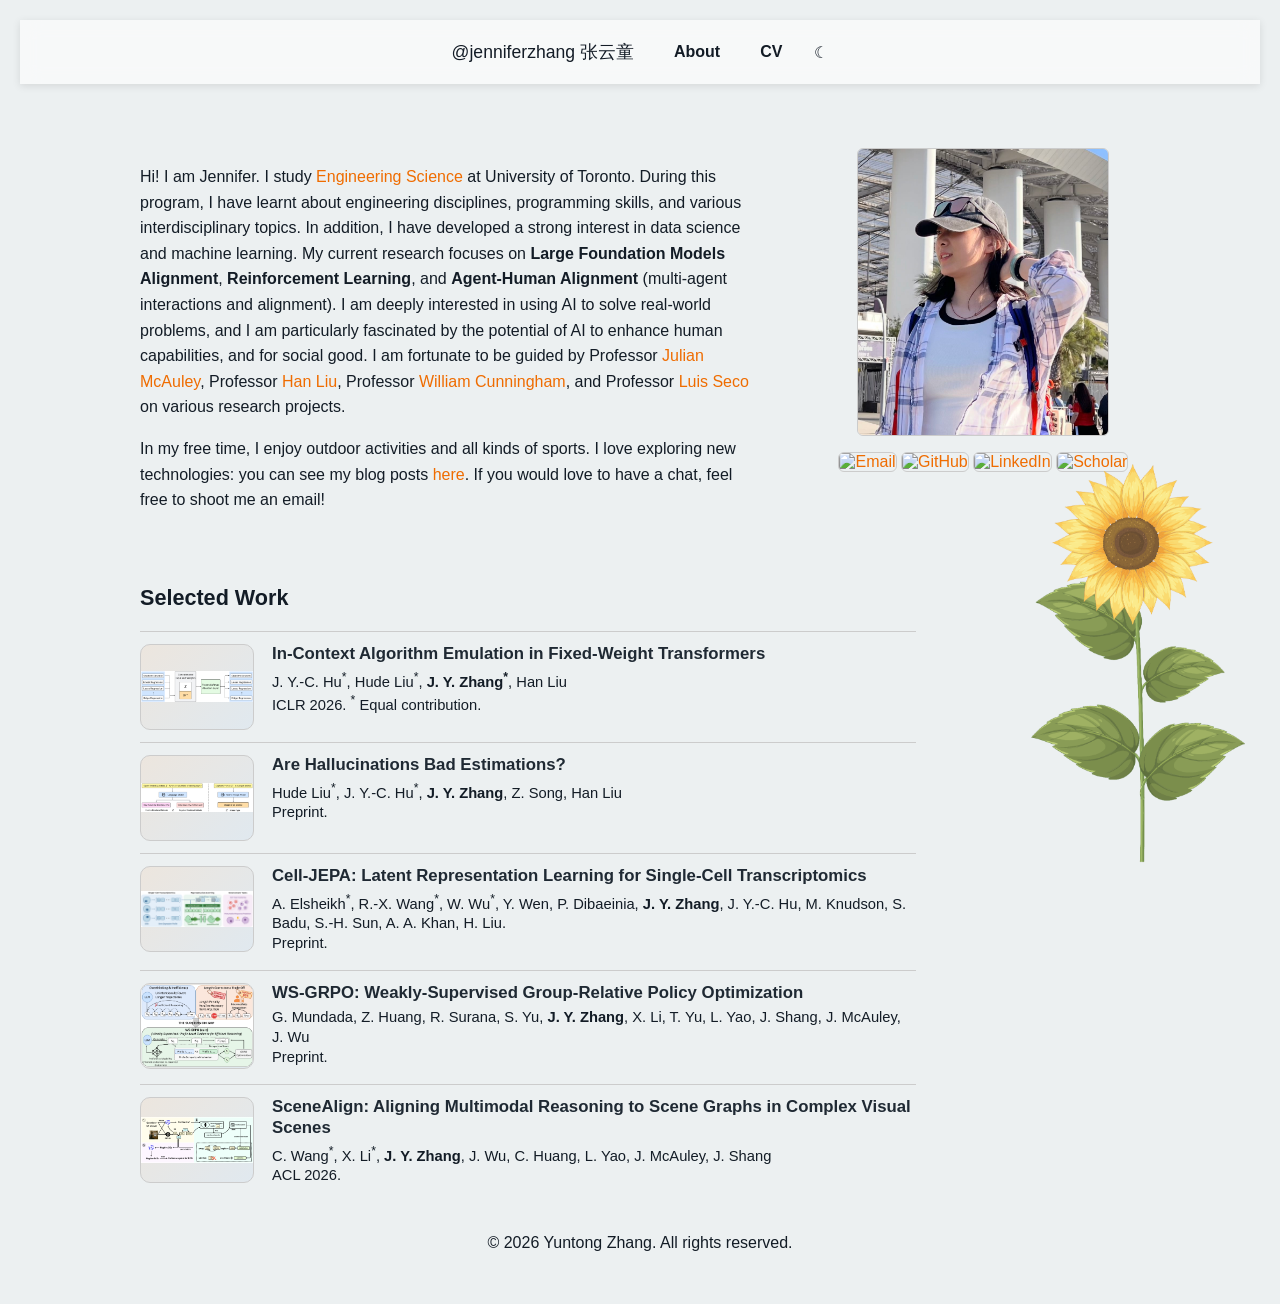
==== index.html @ 1e386ef4 "mini change" ====
<!DOCTYPE html>
<html lang="en">    

<head>
    <meta charset="UTF-8">
    <meta name="viewport" content="width=device-width, initial-scale=1.0">
    <link rel="stylesheet" href="styles.css">
    <script src="script.js" defer></script>
</head>

<body>
    <header>
        <nav class="nav">
            <div class="logo">
                <a href="#about" data-link>@jenniferzhang 张云童</a>
            </div>
            <button class="nav-toggle" aria-label="Toggle navigation">☰</button>
            <div class="nav-links">
                <a href="#about" data-link>About</a>
                <a href="#cv" data-link>CV</a>
                <button id="dark-mode-toggle" aria-label="Toggle dark mode">&#9790;</button>
            </div>
        </nav>
    </header>

    <main>
        <section id="about">
            <div class="about-header">
                <div class="about-text">
                    <p>Hi! I am Jennifer. I study
                        <a href="https://engsci.utoronto.ca/" target="_blank">Engineering Science</a> at University of Toronto. 
                        During this program, I have learnt about engineering disciplines, programming skills, and various interdisciplinary topics.
                        In addition, I have developed a strong interest in data science and machine learning.
                        My current research focuses on <b>Large Foundation Models Alignment</b>, <b>Reinforcement Learning</b>, and <b>Agent-Human Alignment</b> (multi-agent interactions and alignment).
                        I am deeply interested in using AI to solve real-world problems, and I am particularly fascinated by the potential of AI to enhance human capabilities, and for social good.
                        I am fortunate to be guided by Professor <a href="https://cseweb.ucsd.edu/~jmcauley/" target="_blank">Julian McAuley</a>, Professor <a href="https://www.mccormick.northwestern.edu/research-faculty/directory/profiles/liu-han.html" target="_blank">Han Liu</a>, 
                        Professor <a href="https://vectorinstitute.ai/team/william-cunningham/">William Cunningham</a>, and Professor <a href="https://seco.risklab.ca/">Luis Seco</a> on various research projects.
                    </p>
                    <p>In my free time, I enjoy outdoor activities and all kinds of sports. I love exploring new technologies: you can see my blog posts <a href="https://medium.com/@jennifer.ytzhang">here</a>. If you would love to have a chat, feel free to shoot me an email! </p>
                </div>
                <div class="about-image">
                    <img src="./assets/jennifer.jpg" alt="Jennifer Zhang" />

                    <div class="icons">
                        <a href="mailto:jenniferyt.zhang@mail.utoronto.ca" target="_blank" aria-label="Email">
                            <img src="https://cdn.jsdelivr.net/gh/simple-icons/simple-icons/icons/gmail.svg" alt="Email" />
                        </a>
                        <a href="https://github.com/JEN6YT" target="_blank" aria-label="GitHub">
                            <img src="https://cdn.jsdelivr.net/gh/simple-icons/simple-icons/icons/github.svg" alt="GitHub" />
                        </a>
                        <a href="https://www.linkedin.com/in/jennifer-yuntong-zhang-a9225b21b/" target="_blank" aria-label="LinkedIn">
                            <img src="https://cdn.jsdelivr.net/gh/simple-icons/simple-icons/icons/linkedin.svg" alt="LinkedIn" />
                        </a>
                        <a href="https://scholar.google.com/citations?user=1GrCDH8AAAAJ&hl=en" target="_blank" aria-label="Scholar">
                            <img src="https://cdn.jsdelivr.net/gh/simple-icons/simple-icons/icons/googlescholar.svg" alt="Scholar" />
                        </a>
                    </div>
                </div>
            </div>
            <div class="selected-work">
                <h2>Selected Work</h2>

                <div class="project-entry">
                    <img class="project-thumb" src="assets/icl.png" alt="" />
                    <div class="project-body">
                        <h3><a href="https://arxiv.org/abs/2508.17550">In-Context Algorithm Emulation in Fixed-Weight Transformers</a></h3>
                        <div class="project-callout">
                            <p class="callout-authors">
                                J. Y.-C. Hu<sup class="big-star">*</sup>, Hude Liu<sup class="big-star">*</sup>, <strong>J. Y. Zhang<sup class="big-star">*</sup></strong>, Han Liu<br>
                                ICLR 2026.
                                <sup class="big-star">*</sup> Equal contribution.
                            </p>
                        </div>
                    </div>
                </div>

                <div class="project-entry">
                    <img class="project-thumb" src="assets/hallu.png" alt="" />
                    <div class="project-body">
                        <h3><a href="https://www.arxiv.org/abs/2509.21473">Are Hallucinations Bad Estimations?</a></h3>
                        <div class="project-callout">
                            <p class="callout-authors">
                                Hude Liu<sup class="big-star">*</sup>, J. Y.-C. Hu<sup class="big-star">*</sup>, <strong>J. Y. Zhang</strong>, Z. Song, Han Liu<br>
                                Preprint.
                            </p>
                        </div>
                    </div>
                </div>

                <div class="project-entry">
                    <img class="project-thumb" src="assets/cell-jepa.png" alt="" />
                    <div class="project-body">
                        <h3><a href="https://arxiv.org/abs/2602.02093">Cell-JEPA: Latent Representation Learning for Single-Cell Transcriptomics</a></h3>
                        <div class="project-callout">
                            <p class="callout-authors">
                                A. Elsheikh<sup class="big-star">*</sup>, R.-X. Wang<sup class="big-star">*</sup>, W. Wu<sup class="big-star">*</sup>, Y. Wen, P. Dibaeinia, <strong>J. Y. Zhang</strong>, J. Y.-C. Hu, M. Knudson, S. Badu, S.-H. Sun, A. A. Khan, H. Liu. <br>
                                Preprint.
                            </p>
                        </div>
                    </div>
                </div>

                <div class="project-entry">
                    <img class="project-thumb" src="assets/ws-grpo.png" alt="" />
                    <div class="project-body">
                        <h3><a href="https://arxiv.org/abs/2602.17025">WS-GRPO: Weakly-Supervised Group-Relative Policy Optimization</a></h3>
                        <div class="project-callout">
                            <p class="callout-authors">
                                G. Mundada, Z. Huang, R. Surana, S. Yu, <strong>J. Y. Zhang</strong>, X. Li, T. Yu, L. Yao, J. Shang, J. McAuley, J. Wu<br>
                                Preprint.
                            </p>
                        </div>
                    </div>
                </div>

                <div class="project-entry">
                    <img class="project-thumb" src="assets/scenealign.png" alt="" />
                    <div class="project-body">
                        <h3><a href="https://arxiv.org/abs/2601.05600">SceneAlign: Aligning Multimodal Reasoning to Scene Graphs in Complex Visual Scenes</a></h3>
                        <div class="project-callout">
                            <p class="callout-authors">
                                C. Wang<sup class="big-star">*</sup>, X. Li<sup class="big-star">*</sup>, <strong>J. Y. Zhang</strong>, J. Wu, C. Huang, L. Yao, J. McAuley, J. Shang<br>
                                ACL 2026.
                            </p>
                        </div>
                    </div>
                </div>

                <!-- <div class="project-entry">
                    <img class="project-thumb" src="assets/project-placeholder.svg" alt="" />
                    <div class="project-body">
                        <h3>From Verifiable Rewards to Policy Learning: A Survey of Reinforcement Learning from Verifiable Rewards</h3>
                        <div class="project-callout">
                            <p class="callout-authors">
                                G. Mundada, R. Surana, S. Yu, <strong>J. Y. Zhang</strong>, Z. Huang, Y. Xiong, X. Li, Y. Xia, R. Jain, C. Huang, N. L. Kuang, T. Yu, R. A. Rossi, D. Zhou, L. Yao, J. Shang, J. McAuley, J. Wu<br>
                                In submission to ACL 2026.
                            </p>
                        </div>
                        <details class="project-abstract" data-collapsed>
                            <summary class="abstract-toggle">Read More</summary>
                            <div class="abstract-box">
                                <p>Reinforcement Learning from Verifiable Rewards (RLVR) trains language model policies using feedback from verifiers such as exact-match checkers, execution-based tests, or constraint validators.
                                    Despite its success across mathematical reasoning, code generation, and instruction following, the RLVR literature still lacks unified terminology and systematic organization.
                                    This survey provides the first comprehensive systematization of RLVR methods. We formalize theoretical foundations and introduce three orthogonal taxonomies:
                                    (1) <em>when</em> verification is applied (terminal, step-level, trajectory-level); (2) <em>how</em> rewards are computed (human ground truth, model judges, programmatic oracles, environment feedback); and (3) <em>which</em> policy-learning (on-policy, hybrid). By establishing comprehensive taxonomies and consolidating evaluation resources, this survey provides a foundation for systematic comparison, informed method selection, and identification of open challenges in RLVR research.
                                </p>
                            </div>
                        </details>
                    </div>
                </div> -->
                
            </div>
            <img src="assets/sunflower.png" alt="Sunflower" class="decorative-image" />
        </section>

        <section id="cv">
            <div class="cv-wrapper">
                <!-- Sidebar navigation -->
                <nav class="sidebar">
                    <ul>
                        <li><a href="#basics">Basics</a></li>
                        <li><a href="#education">Education</a></li>
                        <li><a href="#work">Work</a></li>
                        <li><a href="#skills">Skills</a></li>
                        <li><a href="#interest">Interests</a></li>
                    </ul>
                </nav>
            
                <!-- CV Content -->
                <div class="cv-content">
                    <!-- Basics -->
                    <section id="basics" class="card">
                        <h2>Basics</h2>
                        <p><strong>Name:</strong> Yuntong (Jennifer) Zhang</p>
                        <p><strong>Label:</strong> 4th year Undergrad in Engineering Science at University of Toronto</p>
                        <p><strong>Email:</strong> 
                            <a href="mailto:jenniferyt.zhang@mail.utoronto.ca">jenniferyt.zhang@mail.utoronto.ca</a>
                        </p>
                        <p><strong>Summary:</strong> Interested in foundation models, RL, AI for society.</p>
                    </section>
            
                    <!-- Education -->
                    <section id="education" class="card">
                        <h2>Education</h2>
                        <div class="edu-item">
                            <div class="dates">
                                <span class="date-range">2021 - 2026</span>
                                <img src="assets/uoft.png" alt="UT" class="school-logo">
                            </div>
                            <div class="details">
                                <h3>BASc in Engineering Science</h3>
                                <p class="institution">University of Toronto</p>
                                <p class="desc">Graduated with High Distinction.</p>
                            </div>
                        </div>
                    </section>
            
                    <!-- Work -->
                    <section id="work" class="card">
                        <h2>Work</h2>
                        <div class="work-item">
                            <div class="dates">
                                <span class="date-range">Sep 2024 - May 2025</span>
                                <img src="assets/otpp.png" alt="Ontario Teachers' Pension Plan" class="company-logo">
                            </div>
                            <div class="details">
                                <h3>Total Fund Risk Analyst Intern</h3>
                                <p class="company">Ontario Teachers' Pension Plan</p>
                                <ul>
                                    <li>Developed novel statistical algorithms for financial risk calculations such as VaR and Expected Tail Loss.</li>
                                    <li>Researched and implemented LLM multi-agent systems for chatbot Question-Answering with in-house large financial datasets.</li>
                                    <li>Enhanced and maintained current risk calculation pipeline including data extraction, risk scenario generation, risk calculation, and risk
                                        dash-boarding.</li>
                                </ul>
                                <p class="skills">#Langchain, #Python, #SQL, #julia, #Csharp, #flask</p>
                            </div>
                        </div>
                        <hr/>
                        <div class="work-item">
                            <div class="dates">
                                <span class="date-range">May 2024 - Aug 2024</span>
                                <img src="assets/eqbank.png" alt="EQB" class="company-logo">
                            </div>
                            <div class="details">
                                <h3>Business Analyst Intern</h3>
                                <p class="company">EQ Bank</p>
                                <ul>
                                    <li>Conducted comprehensive analysis of the bank's financial reconciliation process, identifying key bottlenecks 
                                        and inefficiencies.</li>
                                    <li>Developed an automated reconciliation system for financial reporting, streamlining the workflow and reducing manual
                                        errors.</li>
                                    <li>Designed and implemented an ETL pipeline for financial data, improving data consistency and reducing data redundancy by 30%.</li>
                                </ul>
                                <p class="skills">#Python, #SQL, #Tableau, #VBA, #Excel</p>
                            </div>
                        </div>
                        <hr/>
                        <div class="work-item">
                            <div class="dates">
                                <span class="date-range">May 2023 - Dec 2023</span>
                                <img src="assets/nrc_cnrc.png" alt="nrc_cnrc" class="company-logo">
                            </div>
                            <div class="details">
                                <h3>Data Engineering Intern</h3>
                                <p class="company">National Reserach Council</p>
                                <ul>
                                    <li>Processed and analyzed large-scale geographical data to investigate factors contributing
                                        to fire incidents along railroads.</li>
                                    <li>Developed and compared machine learning models to predict active fire locations, achieving an accuracy of 89%.</li>
                                    <li>Created an interactive Tableau dashboard to visualize predicted high-risk fire areas along railroad routes, providing actionable
                                        insights for preventive measures.</li>
                                    <li>Collaborated with a cross-functional team to integrate machine learning models into the existing data pipeline, enhancing the overall
                                        efficiency of the data processing workflow.</li>
                                </ul>
                                <p class="skills">#scikit-learn, #Optuna, #geopandas, #Python, #Csharp, #Tableau, #SQL</p>
                            </div>
                        </div>
                    </section>
            
                    <!-- Skills -->
                    <section id="skills" class="card">
                        <div class="skills-container">
                            <div class="skills-content">
                                <h2>Skills</h2>
                                <ul class="skill-list">
                                    <li><strong>Programming:</strong> Python, SQL, C, C++, Julia, HTML, CSS, JavaScript</li>
                                    <li><strong>Deep Learning Programming:</strong> PyTorch, JAX</li>
                                    <li><strong>Machine Learning:</strong>
                                    <ul class="ml-list">
                                        <li>Deep Neural Networks</li>
                                        <li>Computer Vision</li>
                                        <li>Reinforcement Learning</li>
                                        <li>Self-supervised Learning</li>
                                        <li>Representation Learning</li>
                                        <li>Foundation Models</li>
                                    </ul>
                                    </li>
                                </ul>
                            </div>
                        
                            <!-- this empty div will get the image via JS -->
                            <div class="skills-image" id="skills-image">
                                <img src="assets/kugisaki.png" alt="Skills Image" class="skills-illustration"/>
                            </div>
                        </div>
                    </section>

                    <!-- Interests -->
                    <section id="interest" class="card">
                        <h2>Interests</h2>
                        <ul class="interest-list">
                            <li>Visual Reasoning of Large Foundation Models</li>
                            <li>Reinforcement Learning</li>
                            <li>AI Alignment</li>
                            <li>AI and Society</li>
                        </ul>
                    </section>
                </div>
            </div>
            
        </section>
    </main>

    <footer>
        <p>&copy; <span id="year"></span> Yuntong Zhang. All rights reserved.</p>
    </footer>


</body>

</html>
---- styles.css ----
/* ── Base Styles (Mobile First) ─────────────────────────────────────────── */
:root {
  --background-color: #ecf0f1;
  --text-color: #131c26;
  --accent-color: #ef6c00;
  --font-family: 'Arial', sans-serif;
  --icon-color: #000;
  --icon-filter: none;
  --border-color: #ccc;
}

#dark-mode-toggle {
  background: none;
  border: none;
  cursor: pointer;
  font-size: 1rem;
  color: var(--text-color);
  padding: 0;
  transition: color 0.3s;
}

body {
  background-color: var(--background-color);
  color: var(--text-color);
  font-family: var(--font-family);
  accent-color: var(--accent-color);
  margin: 0;
  padding: 20px;
}

body.dark-mode {
  --background-color: #131c26;
  --text-color: #ecf0f1;
  --accent-color: #ef6c00;
  --icon-color: #fff;
  --icon-filter: brightness(0) invert(1);
  --border-color: #444;
}

header {
  position: sticky;
  top: 0;
  z-index: 1000;
  height: 4rem;
  background: rgba(255,255,255,0.6);
  backdrop-filter: blur(10px);
  -webkit-backdrop-filter: blur(10px);
  box-shadow: 0 2px 8px rgba(0,0,0,0.1);
  transition: background 0.3s, box-shadow 0.3s;
  display: flex;
  align-items: center;
}

a {
  text-decoration: none;
  color: var(--accent-color);
}
a:hover, a:focus, a:active {
  color: var(--accent-color);
  text-decoration: underline;
}

/* Navigation - Mobile First */
.nav {
  max-width: 800px;
  margin: 0 auto;
  padding: 0 1rem;
  display: flex;
  align-items: center;
  justify-content: space-between;
  height: 100%;
  position: relative;
}

/* Mobile hamburger menu */
.nav-toggle {
  display: block;
  background: none;
  border: none;
  font-size: 1.5rem;
  color: var(--text-color);
  cursor: pointer;
  padding: 0.5rem;
  z-index: 1001;
}

.nav-links {
  position: fixed;
  top: 4rem;
  left: 0;
  right: 0;
  background: var(--background-color);
  border-bottom: 1px solid var(--border-color);
  padding: 1rem;
  display: none;
  flex-direction: column;
  gap: 1rem;
  z-index: 1000;
  box-shadow: 0 2px 8px rgba(0,0,0,0.1);
}

.nav-links.active {
  display: flex;
}

.nav-links a {
  position: relative;
  font-weight: 600;
  color: var(--text-color);
  padding: 0.75rem;
  border-radius: 4px;
  text-align: center;
  transition: background-color 0.2s;
}

.nav-links a:hover, .nav-links a:focus, .nav-links a:active {
  color: var(--accent-color);
  background: rgba(239, 108, 0, 0.1);
}
.logo a {
  font-weight: 500;
  font-size: 1.1rem;
  color: var(--text-color);
}
.logo a:hover, .logo a:focus, .logo a:active {
  color: var(--accent-color);
}

.logo a::after, .nav-links a::after {
  display: none !important;
}

/* About Section - Mobile First */
#about {
  display: flex;
  flex-direction: column;
  gap: 1.5rem;
  width: min(100%, 1000px);
  margin: 0 auto;
  padding: 1rem;
}

#about .about-header {
  display: flex;
  flex-direction: column;
  align-items: center;
  gap: 1.25rem;
}

.about-text {
  max-width: 70ch;
  line-height: 1.6;
}

.about-image {
  display: flex;
  flex-direction: column;
  align-items: center;
  gap: 1rem;
}

.about-image img {
  width: clamp(150px, 20vw, 250px);
  height: auto;
  border-radius: 6px;
  object-fit: cover;
  border: 1px solid var(--border-color);
}

.about-image .icons img {
  filter: var(--icon-filter);
  transition: filter 0.2s ease;
  width: 24px;
  height: 24px;
}
.about-image .icons img:hover, .about-image .icons img:focus, .about-image .icons img:active {
  filter: var(--icon-filter) drop-shadow(0 0 5px var(--accent-color));
}

#about .decorative-image {
  position: fixed;
  bottom: 1rem;
  right: 1rem;
  width: 150px;
  opacity: 0.8;
  z-index: 9999;
}

.selected-work {
  width: 100%;
  max-width: min(82ch, calc(100% - 4rem));
  margin-top: 2.5rem;
}

.selected-work h2 {
  margin: 0 0 1.25rem;
  font-size: 1.35rem;
  color: var(--text-color);
}

/* ── Publications / Projects (compact with separators) ───────────────────── */
.selected-work .project-entry {
  display: grid;
  grid-template-columns: 112px minmax(0, 1fr);
  gap: 1.25rem;
  padding: 0.75rem 0;
  margin: 0;
  border-top: 1px solid var(--border-color);
  align-items: start;
}

.project-entry:first-child {
  border-top: none;
}

.project-thumb {
  width: 100%;
  aspect-ratio: 4 / 3;
  display: block;
  object-fit: contain;
  object-position: center;
  border: 1px solid var(--border-color);
  border-radius: 10px;
  background: linear-gradient(135deg, rgba(239, 108, 0, 0.08), rgba(85, 146, 215, 0.08));
}

.project-body {
  min-width: 0;
}

/* Title: compact and readable */
.project-entry h3 {
  margin: 0 0 0.25rem;
  font-size: 1.05rem;
  line-height: 1.25;
  color: #1f2933;
  font-weight: 600;
}

.project-entry h3 a {
  color: inherit;
  text-decoration: none;
}

.project-entry h3 a:hover,
.project-entry h3 a:focus,
.project-entry h3 a:active {
  text-decoration: underline;
}

/* Callout block (authors/venue) tightened */
.project-callout {
  margin: 0.25rem 0 0;
  padding: 0;
  background-color: transparent;
}

/* Authors / venue line */
.callout-authors {
  margin: 0.25rem 0 0.25rem;
  color: var(--text-color);
  font-size: 0.92rem;
  line-height: 1.35;
}

/* Buttons row */
.project-actions {
  display: inline-flex;
  gap: 0.4rem;
  flex-wrap: wrap;
  margin-top: 0.35rem;
}

/* Small pill buttons: PDF / Code / Read More */
.project-actions a {
  display: inline-block;
  margin: 0;
  padding: 0.2rem 0.6rem;
  font-size: 0.82rem;
  text-decoration: none;
  color: #fff;
  border-radius: 9999px;
  line-height: 1.4;
  transition: opacity 0.2s ease;
}
.project-actions a:hover { opacity: 0.85; }

.btn_pdf { background: #3b82f6; }  /* blue */
.btn_code { background: #38bdf8; } /* cyan */
.btn_read { background: #6b7280; } /* neutral for 'Read More' */

/* Collapsible abstract */
.project-abstract {
  display: block;
  margin: 0.4rem 0 0.35rem;
  border: 0;
  border-radius: 0;
  background: transparent;
  overflow: hidden;
}

/* Button-like tab */
.abstract-toggle {
  display: inline-flex;
  width: auto;
  align-items: center;
  gap: 0.4rem;
  padding: 0;
  font-weight: 600;
  background: transparent;
  color: var(--accent-color);
  border: none;
  cursor: pointer;
}

/* hide default marker to avoid double caret */
.abstract-toggle::-webkit-details-marker { display: none; }

/* caret */
.abstract-toggle::after {
  content: "▸";
  transition: transform 0.2s ease;
  margin-left: auto;
}

/* expanded caret */
.project-abstract[open] .abstract-toggle::after {
  transform: rotate(90deg);
}

/* body */
.abstract-box {
  display: block;
  width: 100%;
  margin-top: 0.4rem;
  padding: 0.6rem 0.65rem;          /* slimmer */
  border: 1px solid #e5e7eb;
  border-radius: 8px;
  background: var(--background-color, #fff);
  color: var(--text-color, #111);
  line-height: 1.6;
}

/* collapsed preview with gradient fade */
.project-abstract[data-collapsed] .abstract-box {
  max-height: 6.5rem; /* ~4 lines */
  overflow: hidden;
  position: relative;
}
.project-abstract[data-collapsed] .abstract-box::after {
  content: "";
  position: absolute;
  inset: auto 0 0 0;
  height: 2.5rem;
  background: linear-gradient(to bottom, rgba(255,255,255,0), var(--background-color, #ffffff));
}

/* when open, unclamp */
.project-abstract[open] .abstract-box { max-height: none; }

/* CV Section - Mobile First */
#cv .cv-wrapper {
  display: flex;
  flex-direction: column;
  margin: 1rem 0.5rem;
  align-items: flex-start;
}

#cv .sidebar {
  position: relative;
  width: 100%;
  padding: 1rem;
  background: var(--background-color);
  border-bottom: 1px solid var(--border-color);
  margin-bottom: 1rem;
}

#cv .sidebar ul {
  list-style: none;
  display: flex;
  flex-wrap: wrap;
  gap: 0.5rem;
  padding: 0;
  margin: 0;
}

#cv .sidebar a {
  display: block;
  padding: 0.5rem 1rem;
  text-decoration: none;
  color: var(--text-color);
  border-radius: 4px;
  min-height: 44px;
  display: flex;
  align-items: center;
}

#cv .sidebar a:hover, #cv .sidebar a.active {
  background: var(--accent-color);
  color: #fff;
}

#cv .cv-content {
  flex: 1;
  padding: 0 1rem;
}

#cv .card {
  background: var(--background-color);
  border: 1px solid var(--border-color);
  border-radius: 8px;
  box-shadow: 0 2px 8px rgba(0,0,0,0.05);
  padding: 1rem;
  margin-bottom: 2rem;
  scroll-margin-top: 4rem;
}

#cv .card h2 {
  margin-bottom: 1rem;
  font-size: 1.5rem;
}

#cv .edu-item, #cv .work-item {
  display: flex;
  flex-direction: column;
  margin-bottom: 1rem;
  margin-left: 0;
  gap: 1rem;
}

#cv .edu-item .dates, #cv .work-item .dates {
  flex: none;
  display: flex;
  flex-direction: row;
  align-items: center;
  justify-content: space-between;
  font-size: 0.9rem;
  color: var(--text-color);
  gap: 1rem;
}

#cv .edu-item .dates .date-range, #cv .work-item .dates .date-range {
  font-weight: 600;
}

#cv .edu-item .dates .school-logo, #cv .work-item .dates .company-logo {
  object-fit: contain;
  max-width: 60px;
  height: auto;
  display: block;
}

#cv .edu-item .details, #cv .work-item .details {
  flex: 1;
  margin: 0;
}

#cv .work-item .details h3, #cv .edu-item .details h3 {
  margin-bottom: 0.25rem;
  color: var(--accent-color);
}

#cv .company, #cv .institution {
  font-style: italic;
  margin-bottom: 0.5rem;
}

#cv .desc {
  font-size: 0.95rem;
  color: var(--text-color);
}

#cv .skill-list {
  list-style: disc inside;
  margin: 0.3rem 0;
}

.skill-list li {
  margin: 0.5rem 0;
}

.skills-container {
  display: flex;
  flex-direction: column;
  align-items: center;
  gap: 1rem;
}

.skills-content {
  flex: 1;
}

.skills-image img {
  max-width: 150px;
  height: auto;
  border-radius: 4px;
  display: block;
}

html {
  scroll-behavior: smooth;
}

footer {
  display: flex;
  text-align: center;
  justify-content: center;
  align-items: center;
  padding: 1rem 0;
  background-color: var(--background-color);
  color: var(--text-color);
  z-index: -1;
}

/* ── Breakpoints ────────────────────────────────────────────────────────────── */
/* Slightly larger phones & small tablets */
@media (min-width: 600px) {
  .nav {
    padding: 0 2rem;
  }
  
  .nav-toggle {
    display: none;
  }
  
  .nav-links {
    position: static;
    display: flex;
    flex-direction: row;
    background: none;
    border: none;
    padding: 0;
    gap: 1.5rem;
    margin-left: auto;
    box-shadow: none;
  }
  
  .nav-links a {
    padding: 0.5rem;
    text-align: left;
  }
  
  #about {
    padding: 3rem 2rem 0;
    max-width: 60ch;
  }

  .selected-work {
    max-width: min(84ch, calc(100% - 7rem));
    margin-top: 3rem;
  }

  #about .decorative-image {
    width: 180px;
  }
  
  #cv .cv-wrapper {
    margin: 1.5rem 4rem;
  }
  
  #cv .card {
    padding: 1.5rem;
  }
  
  .skills-image img {
    max-width: 180px;
  }
}

/* Tablets & laptops: side-by-side layout */
@media (min-width: 768px) {
  .nav {
    padding: 0 3rem;
    gap: 2rem;
  }
  
  #about {
    max-width: 800px;
    padding: 3rem 2rem 0;
  }

  .selected-work {
    max-width: min(88ch, calc(100% - 10rem));
    margin-top: 3.5rem;
  }

  #about .about-header {
    flex-direction: row;
    align-items: flex-start;
    gap: 4rem;
  }
  .about-text {
    flex: 2;
  }
  .about-image {
    flex: 1;
  }
  #about .decorative-image {
    width: 200px;
    bottom: 2rem;
    right: 2rem;
  }
  #cv .cv-wrapper {
    flex-direction: row;
    margin: 2rem 4rem;
  }
  
  #cv .sidebar {
    position: sticky;
    top: 4rem;
    width: 180px;
    border-right: 1px solid var(--border-color);
    border-bottom: none;
  }
  
  #cv .sidebar ul {
    flex-direction: column;
  }
  
  #cv .cv-content {
    padding: 0 2rem;
  }
  
  #cv .edu-item, #cv .work-item {
    flex-direction: row;
    margin-left: 1rem;
    gap: 2rem;
  }
  
  #cv .edu-item .dates {
    flex: 0 0 120px;
    flex-direction: column;
    justify-content: flex-start;
    margin-top: 1.3rem;
  }
  
  #cv .work-item .dates {
    flex: 0 0 160px;
    flex-direction: column;
    justify-content: flex-start;
    margin-top: 1.5rem;
  }
  
  #cv .edu-item .dates .school-logo, #cv .work-item .dates .company-logo {
    max-width: 80px;
    margin-top: 0.5rem;
  }
  
  #cv .work-item .dates .company-logo {
    max-width: 120px;
    margin-top: 1rem;
  }
  
  #cv .edu-item .details, #cv .work-item .details {
    margin-left: 2rem;
    margin-right: 0.5rem;
  }
  
  .skills-container {
    flex-direction: row;
    align-items: flex-start;
    gap: 2rem;
  }
  
  .skills-image img {
    max-width: 200px;
    margin-top: 2rem;
  }
}

/* Large desktops & monitors */
@media (min-width: 1200px) {
  .nav {
    padding: 0 4rem;
  }
  
  #about {
    max-width: 1000px;
    padding: 4rem 3rem 0;
  }

  .selected-work {
    max-width: min(90ch, calc(100% - 14rem));
  }

  #about .decorative-image {
    width: 220px;
  }
  
  #cv .cv-wrapper {
    margin: 3rem 7rem;
  }
  
  #cv .card {
    padding: 2rem;
  }
}
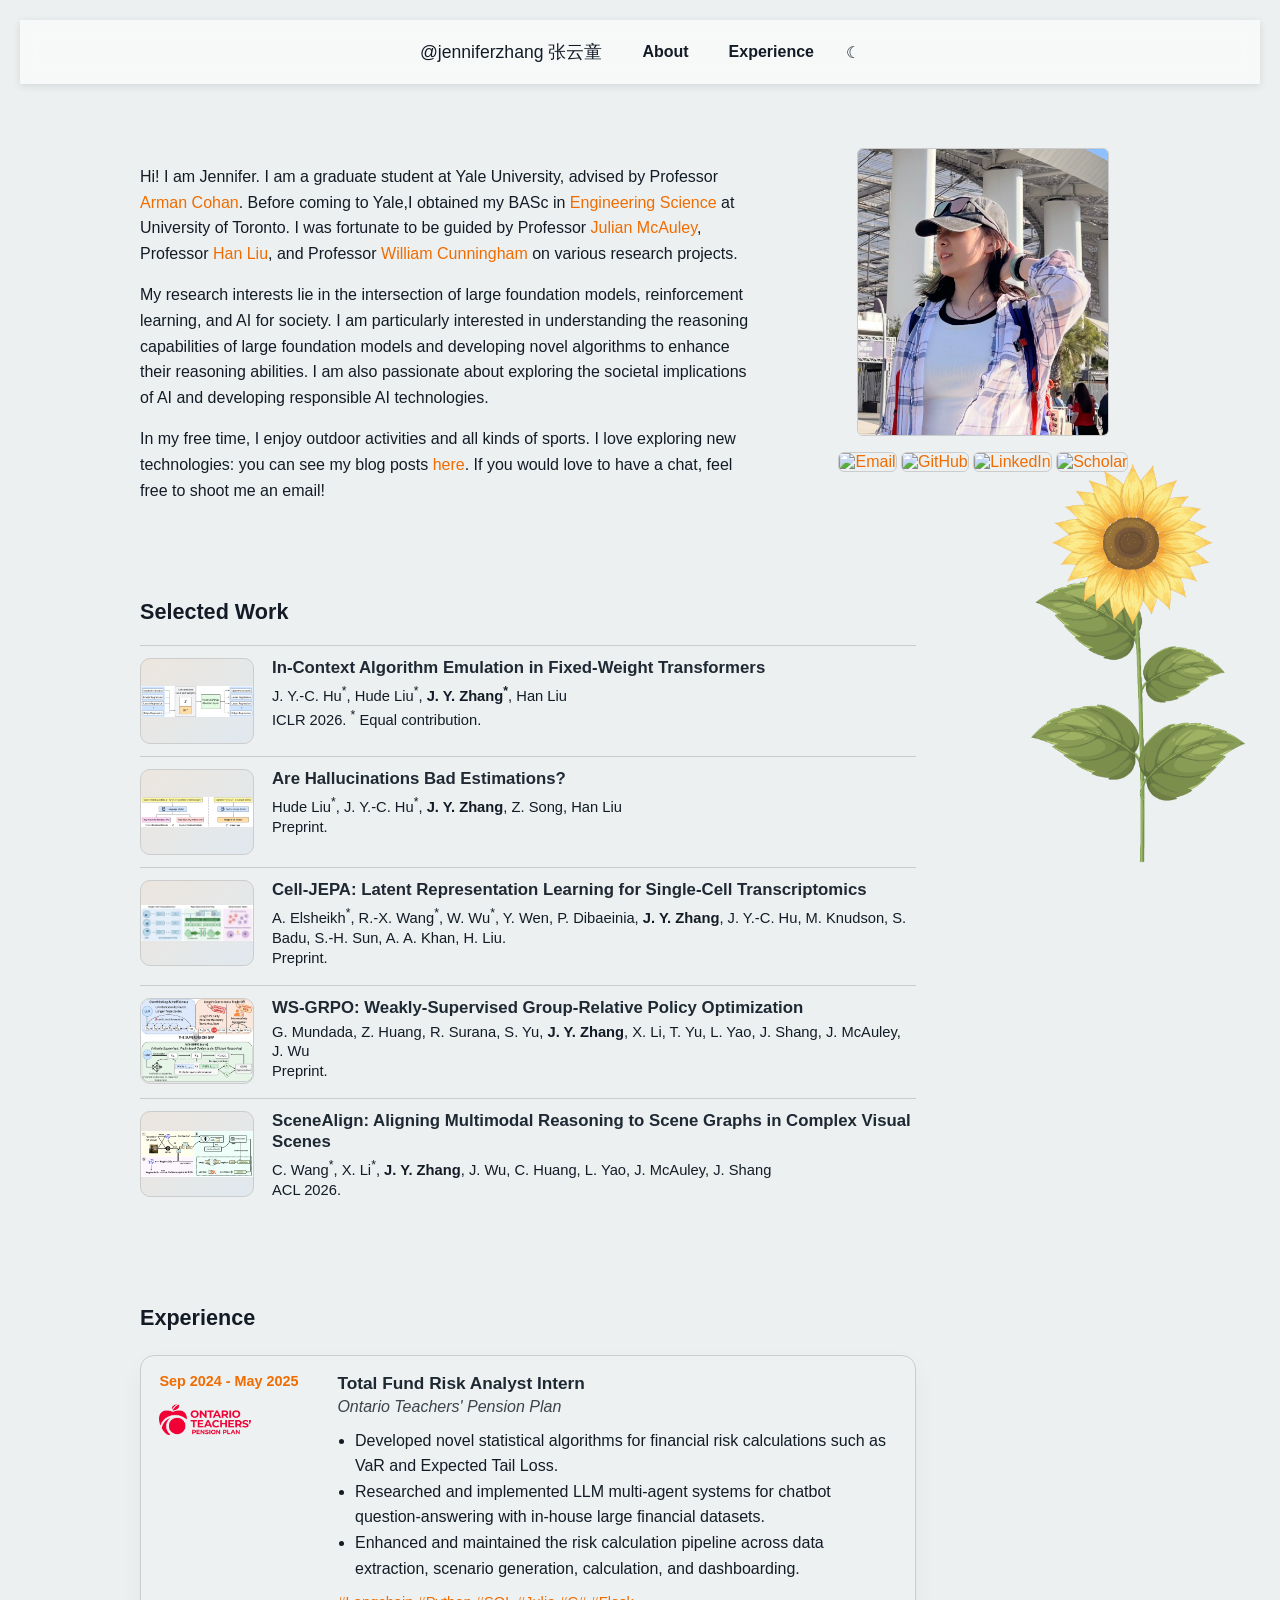
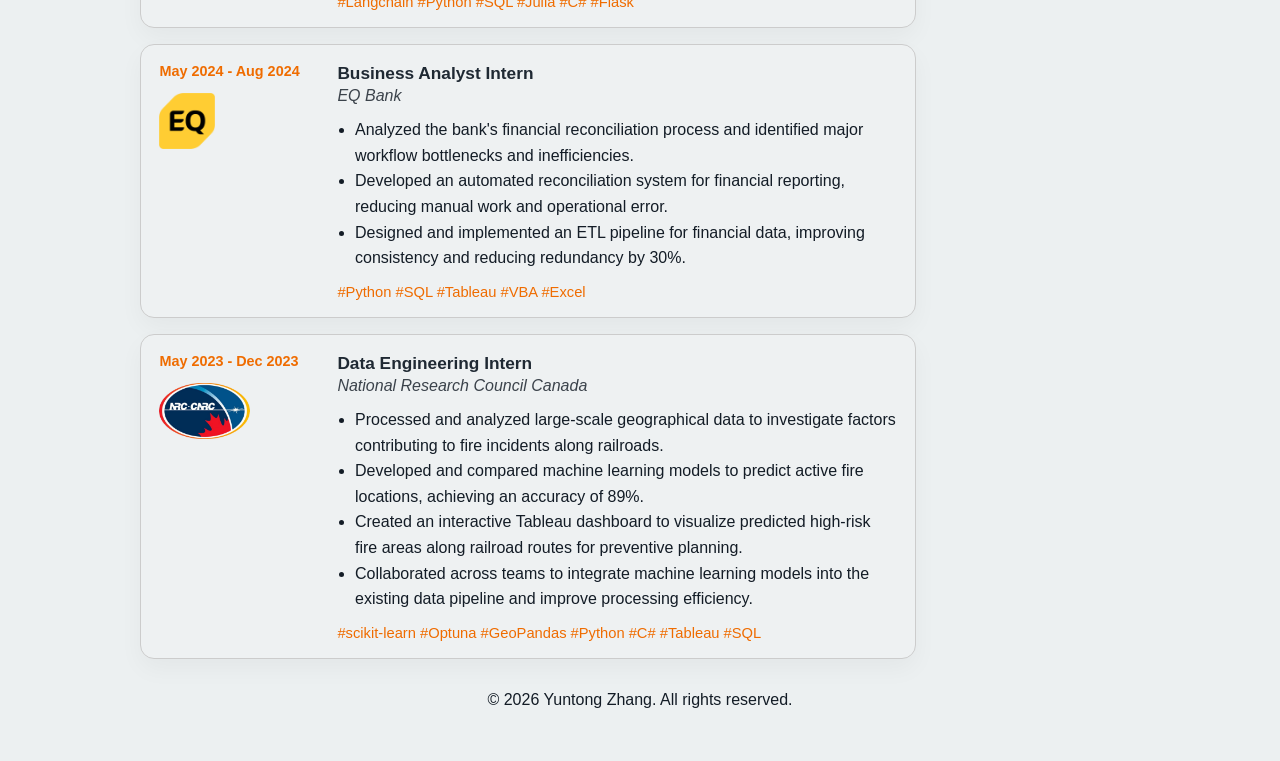
==== commit 3861b773: "content change" ====
--- a/index.html
+++ b/index.html
@@ -12,12 +12,12 @@
     <header>
         <nav class="nav">
             <div class="logo">
-                <a href="#about" data-link>@jenniferzhang 张云童</a>
+                <a href="#about">@jenniferzhang 张云童</a>
             </div>
             <button class="nav-toggle" aria-label="Toggle navigation">☰</button>
             <div class="nav-links">
-                <a href="#about" data-link>About</a>
-                <a href="#cv" data-link>CV</a>
+                <a href="#about">About</a>
+                <a href="#experience">Experience</a>
                 <button id="dark-mode-toggle" aria-label="Toggle dark mode">&#9790;</button>
             </div>
         </nav>
@@ -27,22 +27,21 @@
         <section id="about">
             <div class="about-header">
                 <div class="about-text">
-                    <p>Hi! I am Jennifer. I study
-                        <a href="https://engsci.utoronto.ca/" target="_blank">Engineering Science</a> at University of Toronto. 
-                        During this program, I have learnt about engineering disciplines, programming skills, and various interdisciplinary topics.
-                        In addition, I have developed a strong interest in data science and machine learning.
-                        My current research focuses on <b>Large Foundation Models Alignment</b>, <b>Reinforcement Learning</b>, and <b>Agent-Human Alignment</b> (multi-agent interactions and alignment).
-                        I am deeply interested in using AI to solve real-world problems, and I am particularly fascinated by the potential of AI to enhance human capabilities, and for social good.
-                        I am fortunate to be guided by Professor <a href="https://cseweb.ucsd.edu/~jmcauley/" target="_blank">Julian McAuley</a>, Professor <a href="https://www.mccormick.northwestern.edu/research-faculty/directory/profiles/liu-han.html" target="_blank">Han Liu</a>, 
-                        Professor <a href="https://vectorinstitute.ai/team/william-cunningham/">William Cunningham</a>, and Professor <a href="https://seco.risklab.ca/">Luis Seco</a> on various research projects.
+                    <p>Hi! I am Jennifer. I am a graduate student at Yale University, advised by Professor <a href="https://armancohan.com/" target="_blank">Arman Cohan</a>. Before coming to Yale,I obtained my BASc in 
+                        <a href="https://engsci.utoronto.ca/" target="_blank">Engineering Science</a> at University of Toronto.
+                        I was fortunate to be guided by Professor <a href="https://cseweb.ucsd.edu/~jmcauley/" target="_blank">Julian McAuley</a>, Professor <a href="https://www.mccormick.northwestern.edu/research-faculty/directory/profiles/liu-han.html" target="_blank">Han Liu</a>, 
+                        and Professor <a href="https://vectorinstitute.ai/team/william-cunningham/">William Cunningham</a> on various research projects.
                     </p>
+                    <p>My research interests lie in the intersection of large foundation models, reinforcement learning, and AI for society. 
+                        I am particularly interested in understanding the reasoning capabilities of large foundation models and developing novel algorithms to enhance their reasoning abilities. 
+                        I am also passionate about exploring the societal implications of AI and developing responsible AI technologies.</p>
                     <p>In my free time, I enjoy outdoor activities and all kinds of sports. I love exploring new technologies: you can see my blog posts <a href="https://medium.com/@jennifer.ytzhang">here</a>. If you would love to have a chat, feel free to shoot me an email! </p>
                 </div>
                 <div class="about-image">
                     <img src="./assets/jennifer.jpg" alt="Jennifer Zhang" />
 
                     <div class="icons">
-                        <a href="mailto:jenniferyt.zhang@mail.utoronto.ca" target="_blank" aria-label="Email">
+                        <a href="mailto:jennifer.zhang.yz2579@yale.edu" target="_blank" aria-label="Email">
                             <img src="https://cdn.jsdelivr.net/gh/simple-icons/simple-icons/icons/gmail.svg" alt="Email" />
                         </a>
                         <a href="https://github.com/JEN6YT" target="_blank" aria-label="GitHub">
@@ -125,179 +124,67 @@
                         </div>
                     </div>
                 </div>
+            </div>
+            <section id="experience" class="experience-section">
+                <div class="section-heading">
+                    <h2>Experience</h2>
+                </div>
 
-                <!-- <div class="project-entry">
-                    <img class="project-thumb" src="assets/project-placeholder.svg" alt="" />
-                    <div class="project-body">
-                        <h3>From Verifiable Rewards to Policy Learning: A Survey of Reinforcement Learning from Verifiable Rewards</h3>
-                        <div class="project-callout">
-                            <p class="callout-authors">
-                                G. Mundada, R. Surana, S. Yu, <strong>J. Y. Zhang</strong>, Z. Huang, Y. Xiong, X. Li, Y. Xia, R. Jain, C. Huang, N. L. Kuang, T. Yu, R. A. Rossi, D. Zhou, L. Yao, J. Shang, J. McAuley, J. Wu<br>
-                                In submission to ACL 2026.
-                            </p>
+                <div class="experience-list">
+                    <article class="experience-card">
+                        <div class="experience-meta">
+                            <span class="date-range">Sep 2024 - May 2025</span>
+                            <img src="assets/otpp.png" alt="Ontario Teachers' Pension Plan" class="company-logo">
                         </div>
-                        <details class="project-abstract" data-collapsed>
-                            <summary class="abstract-toggle">Read More</summary>
-                            <div class="abstract-box">
-                                <p>Reinforcement Learning from Verifiable Rewards (RLVR) trains language model policies using feedback from verifiers such as exact-match checkers, execution-based tests, or constraint validators.
-                                    Despite its success across mathematical reasoning, code generation, and instruction following, the RLVR literature still lacks unified terminology and systematic organization.
-                                    This survey provides the first comprehensive systematization of RLVR methods. We formalize theoretical foundations and introduce three orthogonal taxonomies:
-                                    (1) <em>when</em> verification is applied (terminal, step-level, trajectory-level); (2) <em>how</em> rewards are computed (human ground truth, model judges, programmatic oracles, environment feedback); and (3) <em>which</em> policy-learning (on-policy, hybrid). By establishing comprehensive taxonomies and consolidating evaluation resources, this survey provides a foundation for systematic comparison, informed method selection, and identification of open challenges in RLVR research.
-                                </p>
-                            </div>
-                        </details>
-                    </div>
-                </div> -->
-                
-            </div>
+                        <div class="experience-details">
+                            <h3>Total Fund Risk Analyst Intern</h3>
+                            <p class="company">Ontario Teachers' Pension Plan</p>
+                            <ul>
+                                <li>Developed novel statistical algorithms for financial risk calculations such as VaR and Expected Tail Loss.</li>
+                                <li>Researched and implemented LLM multi-agent systems for chatbot question-answering with in-house large financial datasets.</li>
+                                <li>Enhanced and maintained the risk calculation pipeline across data extraction, scenario generation, calculation, and dashboarding.</li>
+                            </ul>
+                            <p class="skills">#Langchain #Python #SQL #Julia #C# #Flask</p>
+                        </div>
+                    </article>
+
+                    <article class="experience-card">
+                        <div class="experience-meta">
+                            <span class="date-range">May 2024 - Aug 2024</span>
+                            <img src="assets/eqbank.png" alt="EQ Bank" class="company-logo">
+                        </div>
+                        <div class="experience-details">
+                            <h3>Business Analyst Intern</h3>
+                            <p class="company">EQ Bank</p>
+                            <ul>
+                                <li>Analyzed the bank's financial reconciliation process and identified major workflow bottlenecks and inefficiencies.</li>
+                                <li>Developed an automated reconciliation system for financial reporting, reducing manual work and operational error.</li>
+                                <li>Designed and implemented an ETL pipeline for financial data, improving consistency and reducing redundancy by 30%.</li>
+                            </ul>
+                            <p class="skills">#Python #SQL #Tableau #VBA #Excel</p>
+                        </div>
+                    </article>
+
+                    <article class="experience-card">
+                        <div class="experience-meta">
+                            <span class="date-range">May 2023 - Dec 2023</span>
+                            <img src="assets/nrc_cnrc.png" alt="National Research Council Canada" class="company-logo">
+                        </div>
+                        <div class="experience-details">
+                            <h3>Data Engineering Intern</h3>
+                            <p class="company">National Research Council Canada</p>
+                            <ul>
+                                <li>Processed and analyzed large-scale geographical data to investigate factors contributing to fire incidents along railroads.</li>
+                                <li>Developed and compared machine learning models to predict active fire locations, achieving an accuracy of 89%.</li>
+                                <li>Created an interactive Tableau dashboard to visualize predicted high-risk fire areas along railroad routes for preventive planning.</li>
+                                <li>Collaborated across teams to integrate machine learning models into the existing data pipeline and improve processing efficiency.</li>
+                            </ul>
+                            <p class="skills">#scikit-learn #Optuna #GeoPandas #Python #C# #Tableau #SQL</p>
+                        </div>
+                    </article>
+                </div>
+            </section>
             <img src="assets/sunflower.png" alt="Sunflower" class="decorative-image" />
-        </section>
-
-        <section id="cv">
-            <div class="cv-wrapper">
-                <!-- Sidebar navigation -->
-                <nav class="sidebar">
-                    <ul>
-                        <li><a href="#basics">Basics</a></li>
-                        <li><a href="#education">Education</a></li>
-                        <li><a href="#work">Work</a></li>
-                        <li><a href="#skills">Skills</a></li>
-                        <li><a href="#interest">Interests</a></li>
-                    </ul>
-                </nav>
-            
-                <!-- CV Content -->
-                <div class="cv-content">
-                    <!-- Basics -->
-                    <section id="basics" class="card">
-                        <h2>Basics</h2>
-                        <p><strong>Name:</strong> Yuntong (Jennifer) Zhang</p>
-                        <p><strong>Label:</strong> 4th year Undergrad in Engineering Science at University of Toronto</p>
-                        <p><strong>Email:</strong> 
-                            <a href="mailto:jenniferyt.zhang@mail.utoronto.ca">jenniferyt.zhang@mail.utoronto.ca</a>
-                        </p>
-                        <p><strong>Summary:</strong> Interested in foundation models, RL, AI for society.</p>
-                    </section>
-            
-                    <!-- Education -->
-                    <section id="education" class="card">
-                        <h2>Education</h2>
-                        <div class="edu-item">
-                            <div class="dates">
-                                <span class="date-range">2021 - 2026</span>
-                                <img src="assets/uoft.png" alt="UT" class="school-logo">
-                            </div>
-                            <div class="details">
-                                <h3>BASc in Engineering Science</h3>
-                                <p class="institution">University of Toronto</p>
-                                <p class="desc">Graduated with High Distinction.</p>
-                            </div>
-                        </div>
-                    </section>
-            
-                    <!-- Work -->
-                    <section id="work" class="card">
-                        <h2>Work</h2>
-                        <div class="work-item">
-                            <div class="dates">
-                                <span class="date-range">Sep 2024 - May 2025</span>
-                                <img src="assets/otpp.png" alt="Ontario Teachers' Pension Plan" class="company-logo">
-                            </div>
-                            <div class="details">
-                                <h3>Total Fund Risk Analyst Intern</h3>
-                                <p class="company">Ontario Teachers' Pension Plan</p>
-                                <ul>
-                                    <li>Developed novel statistical algorithms for financial risk calculations such as VaR and Expected Tail Loss.</li>
-                                    <li>Researched and implemented LLM multi-agent systems for chatbot Question-Answering with in-house large financial datasets.</li>
-                                    <li>Enhanced and maintained current risk calculation pipeline including data extraction, risk scenario generation, risk calculation, and risk
-                                        dash-boarding.</li>
-                                </ul>
-                                <p class="skills">#Langchain, #Python, #SQL, #julia, #Csharp, #flask</p>
-                            </div>
-                        </div>
-                        <hr/>
-                        <div class="work-item">
-                            <div class="dates">
-                                <span class="date-range">May 2024 - Aug 2024</span>
-                                <img src="assets/eqbank.png" alt="EQB" class="company-logo">
-                            </div>
-                            <div class="details">
-                                <h3>Business Analyst Intern</h3>
-                                <p class="company">EQ Bank</p>
-                                <ul>
-                                    <li>Conducted comprehensive analysis of the bank's financial reconciliation process, identifying key bottlenecks 
-                                        and inefficiencies.</li>
-                                    <li>Developed an automated reconciliation system for financial reporting, streamlining the workflow and reducing manual
-                                        errors.</li>
-                                    <li>Designed and implemented an ETL pipeline for financial data, improving data consistency and reducing data redundancy by 30%.</li>
-                                </ul>
-                                <p class="skills">#Python, #SQL, #Tableau, #VBA, #Excel</p>
-                            </div>
-                        </div>
-                        <hr/>
-                        <div class="work-item">
-                            <div class="dates">
-                                <span class="date-range">May 2023 - Dec 2023</span>
-                                <img src="assets/nrc_cnrc.png" alt="nrc_cnrc" class="company-logo">
-                            </div>
-                            <div class="details">
-                                <h3>Data Engineering Intern</h3>
-                                <p class="company">National Reserach Council</p>
-                                <ul>
-                                    <li>Processed and analyzed large-scale geographical data to investigate factors contributing
-                                        to fire incidents along railroads.</li>
-                                    <li>Developed and compared machine learning models to predict active fire locations, achieving an accuracy of 89%.</li>
-                                    <li>Created an interactive Tableau dashboard to visualize predicted high-risk fire areas along railroad routes, providing actionable
-                                        insights for preventive measures.</li>
-                                    <li>Collaborated with a cross-functional team to integrate machine learning models into the existing data pipeline, enhancing the overall
-                                        efficiency of the data processing workflow.</li>
-                                </ul>
-                                <p class="skills">#scikit-learn, #Optuna, #geopandas, #Python, #Csharp, #Tableau, #SQL</p>
-                            </div>
-                        </div>
-                    </section>
-            
-                    <!-- Skills -->
-                    <section id="skills" class="card">
-                        <div class="skills-container">
-                            <div class="skills-content">
-                                <h2>Skills</h2>
-                                <ul class="skill-list">
-                                    <li><strong>Programming:</strong> Python, SQL, C, C++, Julia, HTML, CSS, JavaScript</li>
-                                    <li><strong>Deep Learning Programming:</strong> PyTorch, JAX</li>
-                                    <li><strong>Machine Learning:</strong>
-                                    <ul class="ml-list">
-                                        <li>Deep Neural Networks</li>
-                                        <li>Computer Vision</li>
-                                        <li>Reinforcement Learning</li>
-                                        <li>Self-supervised Learning</li>
-                                        <li>Representation Learning</li>
-                                        <li>Foundation Models</li>
-                                    </ul>
-                                    </li>
-                                </ul>
-                            </div>
-                        
-                            <!-- this empty div will get the image via JS -->
-                            <div class="skills-image" id="skills-image">
-                                <img src="assets/kugisaki.png" alt="Skills Image" class="skills-illustration"/>
-                            </div>
-                        </div>
-                    </section>
-
-                    <!-- Interests -->
-                    <section id="interest" class="card">
-                        <h2>Interests</h2>
-                        <ul class="interest-list">
-                            <li>Visual Reasoning of Large Foundation Models</li>
-                            <li>Reinforcement Learning</li>
-                            <li>AI Alignment</li>
-                            <li>AI and Society</li>
-                        </ul>
-                    </section>
-                </div>
-            </div>
-            
         </section>
     </main>
 
--- a/styles.css
+++ b/styles.css
@@ -3,6 +3,7 @@
   --background-color: #ecf0f1;
   --text-color: #131c26;
   --accent-color: #ef6c00;
+  --project-title-color: #1f2933;
   --font-family: 'Arial', sans-serif;
   --icon-color: #000;
   --icon-filter: none;
@@ -32,6 +33,7 @@
   --background-color: #131c26;
   --text-color: #ecf0f1;
   --accent-color: #ef6c00;
+  --project-title-color: #f3f6f8;
   --icon-color: #fff;
   --icon-filter: brightness(0) invert(1);
   --border-color: #444;
@@ -198,6 +200,89 @@
   color: var(--text-color);
 }
 
+.experience-section {
+  width: 100%;
+  max-width: min(82ch, calc(100% - 4rem));
+  margin-top: 4rem;
+  scroll-margin-top: 6rem;
+}
+
+.section-heading {
+  margin-bottom: 1.5rem;
+}
+
+.section-heading h2 {
+  margin: 0 0 0.5rem;
+  font-size: 1.35rem;
+}
+
+.section-heading p {
+  margin: 0;
+  color: color-mix(in srgb, var(--text-color) 75%, transparent);
+  line-height: 1.5;
+}
+
+.experience-list {
+  display: grid;
+  gap: 1rem;
+}
+
+.experience-card {
+  display: grid;
+  grid-template-columns: 120px minmax(0, 1fr);
+  gap: 1.25rem;
+  padding: 1.1rem 1.15rem;
+  border: 1px solid var(--border-color);
+  border-radius: 14px;
+  background: color-mix(in srgb, var(--background-color) 92%, white 8%);
+  box-shadow: 0 10px 24px rgba(0, 0, 0, 0.04);
+}
+
+.experience-meta {
+  display: flex;
+  flex-direction: column;
+  align-items: flex-start;
+  gap: 0.9rem;
+}
+
+.date-range {
+  font-size: 0.9rem;
+  font-weight: 600;
+  color: var(--accent-color);
+}
+
+.company-logo {
+  max-width: 92px;
+  max-height: 56px;
+  object-fit: contain;
+  display: block;
+}
+
+.experience-details h3 {
+  margin: 0 0 0.2rem;
+  font-size: 1.08rem;
+  font-weight: 600;
+  color: var(--project-title-color);
+}
+
+.company {
+  margin: 0 0 0.75rem;
+  font-style: italic;
+  color: color-mix(in srgb, var(--text-color) 82%, transparent);
+}
+
+.experience-details ul {
+  margin: 0;
+  padding-left: 1.1rem;
+  line-height: 1.6;
+}
+
+.skills {
+  margin: 0.8rem 0 0;
+  color: var(--accent-color);
+  font-size: 0.92rem;
+}
+
 /* ── Publications / Projects (compact with separators) ───────────────────── */
 .selected-work .project-entry {
   display: grid;
@@ -233,7 +318,7 @@
   margin: 0 0 0.25rem;
   font-size: 1.05rem;
   line-height: 1.25;
-  color: #1f2933;
+  color: var(--project-title-color);
   font-weight: 600;
 }
 
@@ -358,145 +443,6 @@
 /* when open, unclamp */
 .project-abstract[open] .abstract-box { max-height: none; }
 
-/* CV Section - Mobile First */
-#cv .cv-wrapper {
-  display: flex;
-  flex-direction: column;
-  margin: 1rem 0.5rem;
-  align-items: flex-start;
-}
-
-#cv .sidebar {
-  position: relative;
-  width: 100%;
-  padding: 1rem;
-  background: var(--background-color);
-  border-bottom: 1px solid var(--border-color);
-  margin-bottom: 1rem;
-}
-
-#cv .sidebar ul {
-  list-style: none;
-  display: flex;
-  flex-wrap: wrap;
-  gap: 0.5rem;
-  padding: 0;
-  margin: 0;
-}
-
-#cv .sidebar a {
-  display: block;
-  padding: 0.5rem 1rem;
-  text-decoration: none;
-  color: var(--text-color);
-  border-radius: 4px;
-  min-height: 44px;
-  display: flex;
-  align-items: center;
-}
-
-#cv .sidebar a:hover, #cv .sidebar a.active {
-  background: var(--accent-color);
-  color: #fff;
-}
-
-#cv .cv-content {
-  flex: 1;
-  padding: 0 1rem;
-}
-
-#cv .card {
-  background: var(--background-color);
-  border: 1px solid var(--border-color);
-  border-radius: 8px;
-  box-shadow: 0 2px 8px rgba(0,0,0,0.05);
-  padding: 1rem;
-  margin-bottom: 2rem;
-  scroll-margin-top: 4rem;
-}
-
-#cv .card h2 {
-  margin-bottom: 1rem;
-  font-size: 1.5rem;
-}
-
-#cv .edu-item, #cv .work-item {
-  display: flex;
-  flex-direction: column;
-  margin-bottom: 1rem;
-  margin-left: 0;
-  gap: 1rem;
-}
-
-#cv .edu-item .dates, #cv .work-item .dates {
-  flex: none;
-  display: flex;
-  flex-direction: row;
-  align-items: center;
-  justify-content: space-between;
-  font-size: 0.9rem;
-  color: var(--text-color);
-  gap: 1rem;
-}
-
-#cv .edu-item .dates .date-range, #cv .work-item .dates .date-range {
-  font-weight: 600;
-}
-
-#cv .edu-item .dates .school-logo, #cv .work-item .dates .company-logo {
-  object-fit: contain;
-  max-width: 60px;
-  height: auto;
-  display: block;
-}
-
-#cv .edu-item .details, #cv .work-item .details {
-  flex: 1;
-  margin: 0;
-}
-
-#cv .work-item .details h3, #cv .edu-item .details h3 {
-  margin-bottom: 0.25rem;
-  color: var(--accent-color);
-}
-
-#cv .company, #cv .institution {
-  font-style: italic;
-  margin-bottom: 0.5rem;
-}
-
-#cv .desc {
-  font-size: 0.95rem;
-  color: var(--text-color);
-}
-
-#cv .skill-list {
-  list-style: disc inside;
-  margin: 0.3rem 0;
-}
-
-.skill-list li {
-  margin: 0.5rem 0;
-}
-
-.skills-container {
-  display: flex;
-  flex-direction: column;
-  align-items: center;
-  gap: 1rem;
-}
-
-.skills-content {
-  flex: 1;
-}
-
-.skills-image img {
-  max-width: 150px;
-  height: auto;
-  border-radius: 4px;
-  display: block;
-}
-
 html {
   scroll-behavior: smooth;
 }
@@ -550,20 +496,12 @@
     margin-top: 3rem;
   }
 
+  .experience-section {
+    max-width: min(84ch, calc(100% - 7rem));
+  }
+
   #about .decorative-image {
     width: 180px;
-  }
-  
-  #cv .cv-wrapper {
-    margin: 1.5rem 4rem;
-  }
-  
-  #cv .card {
-    padding: 1.5rem;
-  }
-  
-  .skills-image img {
-    max-width: 180px;
   }
 }
 
@@ -584,6 +522,10 @@
     margin-top: 3.5rem;
   }
 
+  .experience-section {
+    max-width: min(88ch, calc(100% - 10rem));
+  }
+
   #about .about-header {
     flex-direction: row;
     align-items: flex-start;
@@ -600,71 +542,10 @@
     bottom: 2rem;
     right: 2rem;
   }
-  #cv .cv-wrapper {
-    flex-direction: row;
-    margin: 2rem 4rem;
-  }
-  
-  #cv .sidebar {
-    position: sticky;
-    top: 4rem;
-    width: 180px;
-    border-right: 1px solid var(--border-color);
-    border-bottom: none;
-  }
-  
-  #cv .sidebar ul {
-    flex-direction: column;
-  }
-  
-  #cv .cv-content {
-    padding: 0 2rem;
-  }
-  
-  #cv .edu-item, #cv .work-item {
-    flex-direction: row;
-    margin-left: 1rem;
-    gap: 2rem;
-  }
-  
-  #cv .edu-item .dates {
-    flex: 0 0 120px;
-    flex-direction: column;
-    justify-content: flex-start;
-    margin-top: 1.3rem;
-  }
-  
-  #cv .work-item .dates {
-    flex: 0 0 160px;
-    flex-direction: column;
-    justify-content: flex-start;
-    margin-top: 1.5rem;
-  }
-  
-  #cv .edu-item .dates .school-logo, #cv .work-item .dates .company-logo {
-    max-width: 80px;
-    margin-top: 0.5rem;
-  }
-  
-  #cv .work-item .dates .company-logo {
-    max-width: 120px;
-    margin-top: 1rem;
-  }
-  
-  #cv .edu-item .details, #cv .work-item .details {
-    margin-left: 2rem;
-    margin-right: 0.5rem;
-  }
-  
-  .skills-container {
-    flex-direction: row;
-    align-items: flex-start;
-    gap: 2rem;
-  }
-  
-  .skills-image img {
-    max-width: 200px;
-    margin-top: 2rem;
+
+  .experience-card {
+    grid-template-columns: 150px minmax(0, 1fr);
+    gap: 1.75rem;
   }
 }
 
@@ -683,15 +564,11 @@
     max-width: min(90ch, calc(100% - 14rem));
   }
 
+  .experience-section {
+    max-width: min(90ch, calc(100% - 14rem));
+  }
+
   #about .decorative-image {
     width: 220px;
   }
-  
-  #cv .cv-wrapper {
-    margin: 3rem 7rem;
-  }
-  
-  #cv .card {
-    padding: 2rem;
-  }
-}
+}
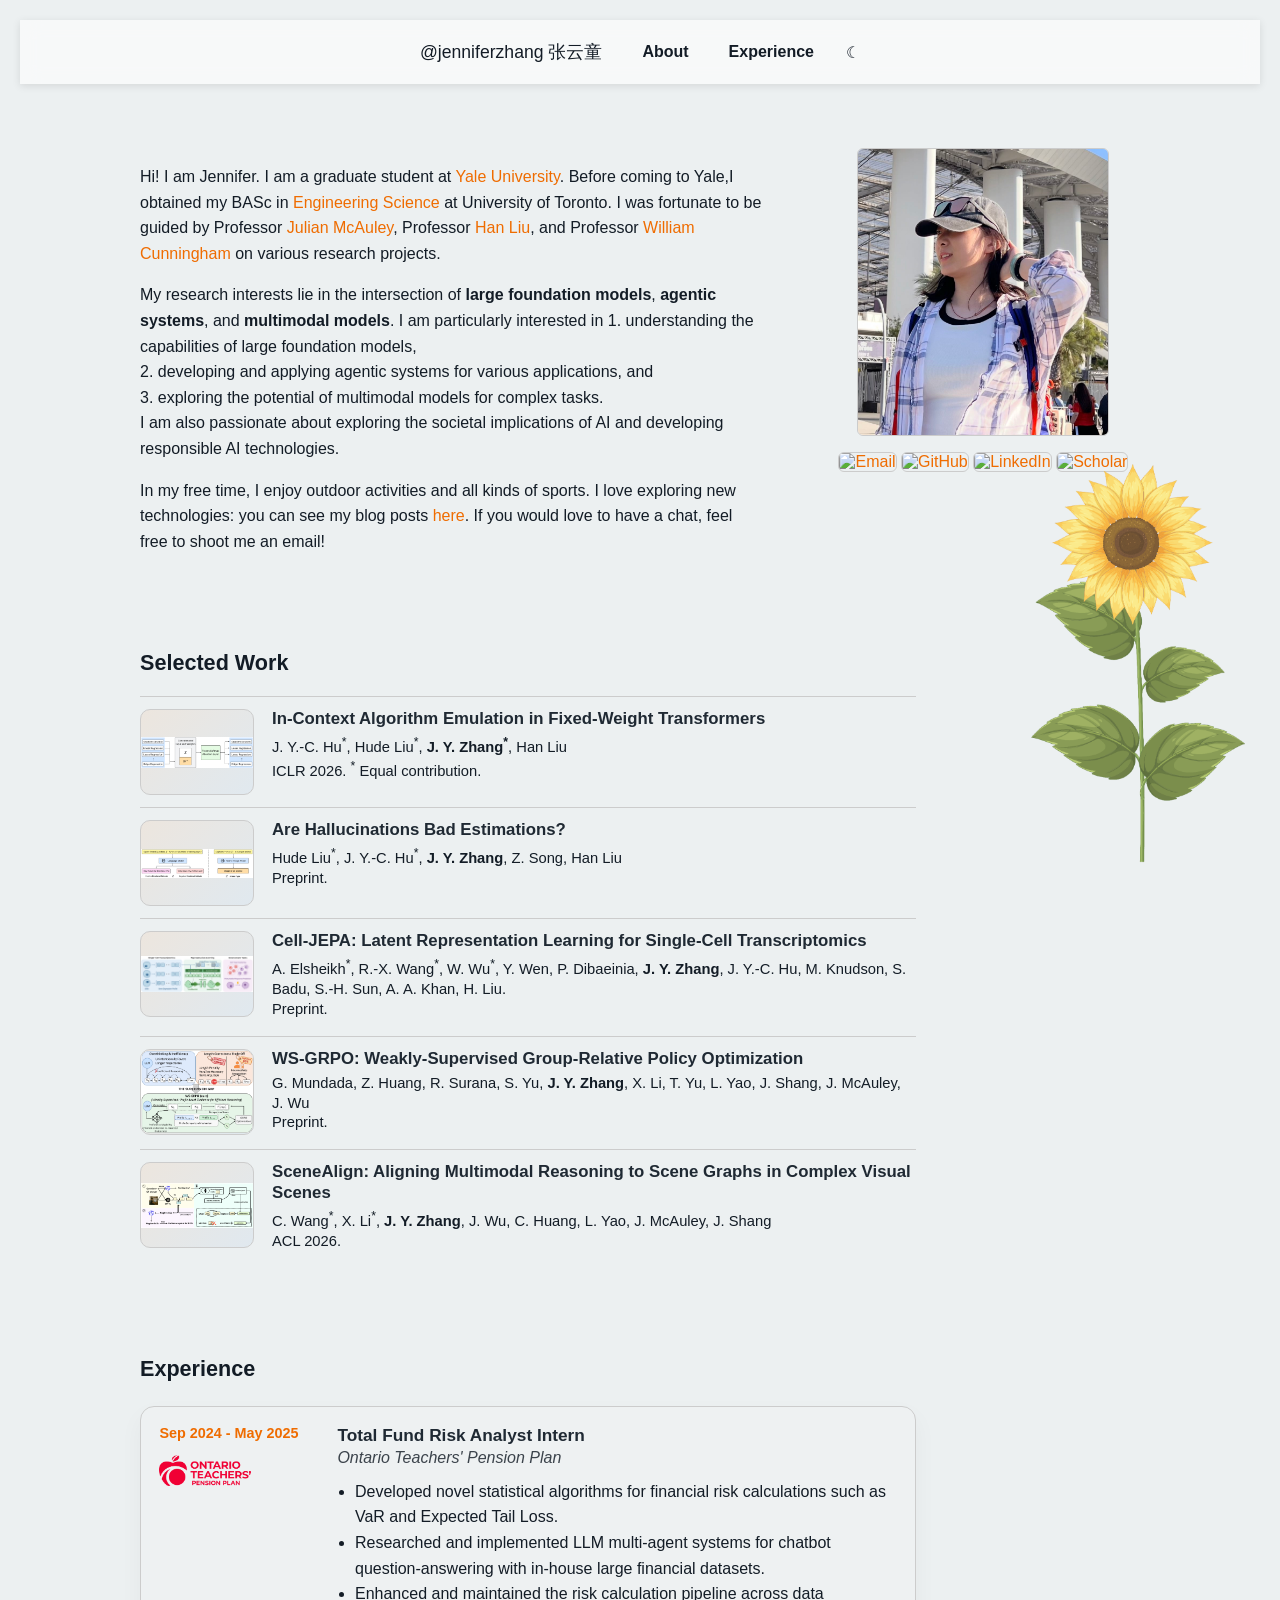
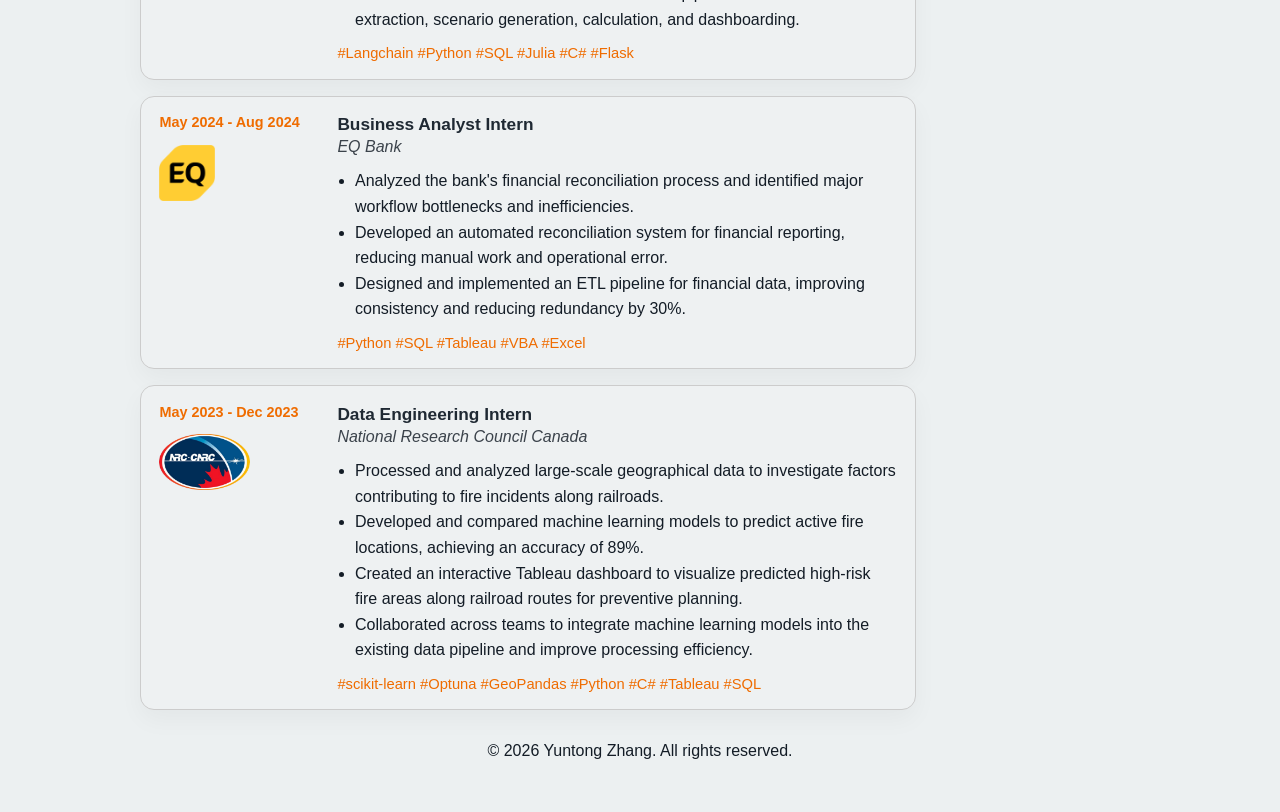
==== commit 02554ba3: "change intro" ====
--- a/index.html
+++ b/index.html
@@ -27,13 +27,16 @@
         <section id="about">
             <div class="about-header">
                 <div class="about-text">
-                    <p>Hi! I am Jennifer. I am a graduate student at Yale University, advised by Professor <a href="https://armancohan.com/" target="_blank">Arman Cohan</a>. Before coming to Yale,I obtained my BASc in 
+                    <p>Hi! I am Jennifer. I am a graduate student at <a href="https://engineering.yale.edu/academic-study/departments/computer-science" target="_blank">Yale University</a>. Before coming to Yale,I obtained my BASc in 
                         <a href="https://engsci.utoronto.ca/" target="_blank">Engineering Science</a> at University of Toronto.
                         I was fortunate to be guided by Professor <a href="https://cseweb.ucsd.edu/~jmcauley/" target="_blank">Julian McAuley</a>, Professor <a href="https://www.mccormick.northwestern.edu/research-faculty/directory/profiles/liu-han.html" target="_blank">Han Liu</a>, 
                         and Professor <a href="https://vectorinstitute.ai/team/william-cunningham/">William Cunningham</a> on various research projects.
                     </p>
-                    <p>My research interests lie in the intersection of large foundation models, reinforcement learning, and AI for society. 
-                        I am particularly interested in understanding the reasoning capabilities of large foundation models and developing novel algorithms to enhance their reasoning abilities. 
+                    <p>My research interests lie in the intersection of <b>large foundation models</b>, <b>agentic systems</b>, and <b>multimodal models</b>. 
+                        I am particularly interested in 
+                        1. understanding the capabilities of large foundation models, <br>
+                        2. developing and applying agentic systems for various applications, and <br>
+                        3. exploring the potential of multimodal models for complex tasks. <br>
                         I am also passionate about exploring the societal implications of AI and developing responsible AI technologies.</p>
                     <p>In my free time, I enjoy outdoor activities and all kinds of sports. I love exploring new technologies: you can see my blog posts <a href="https://medium.com/@jennifer.ytzhang">here</a>. If you would love to have a chat, feel free to shoot me an email! </p>
                 </div>
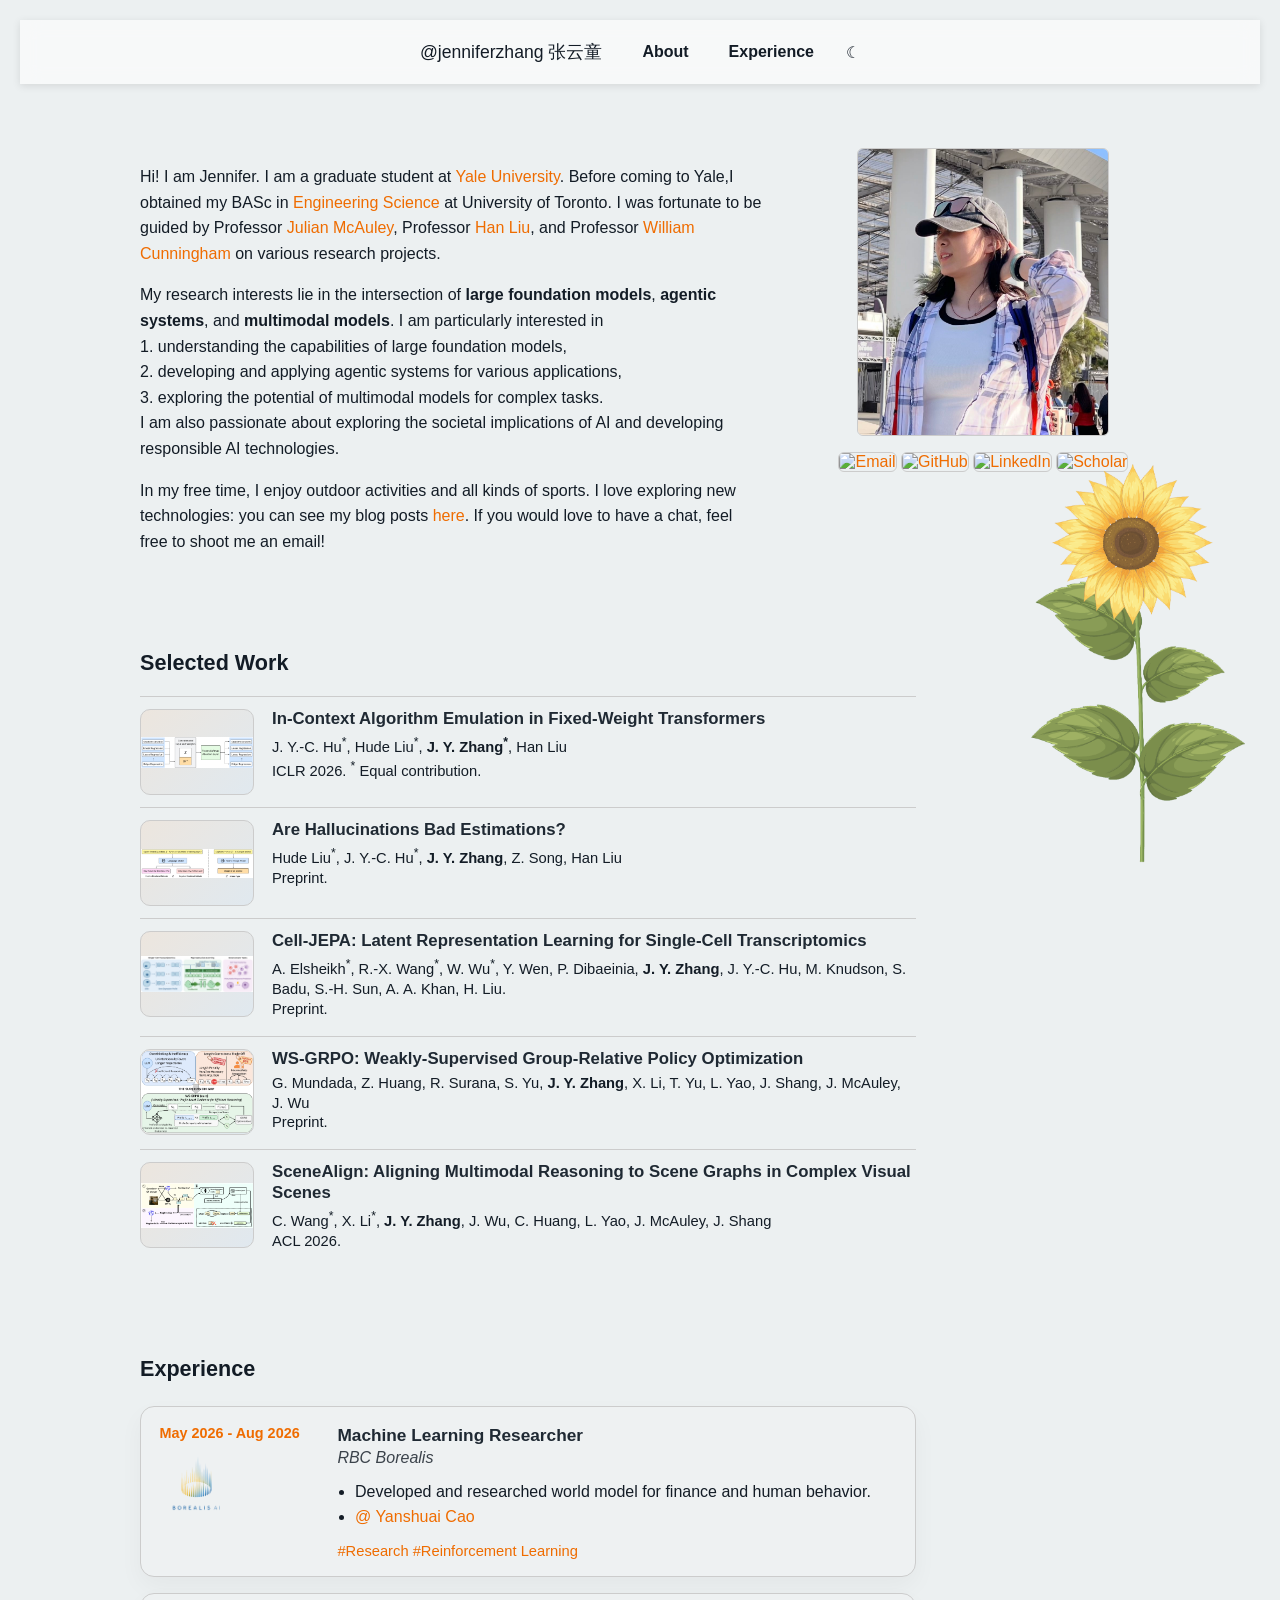
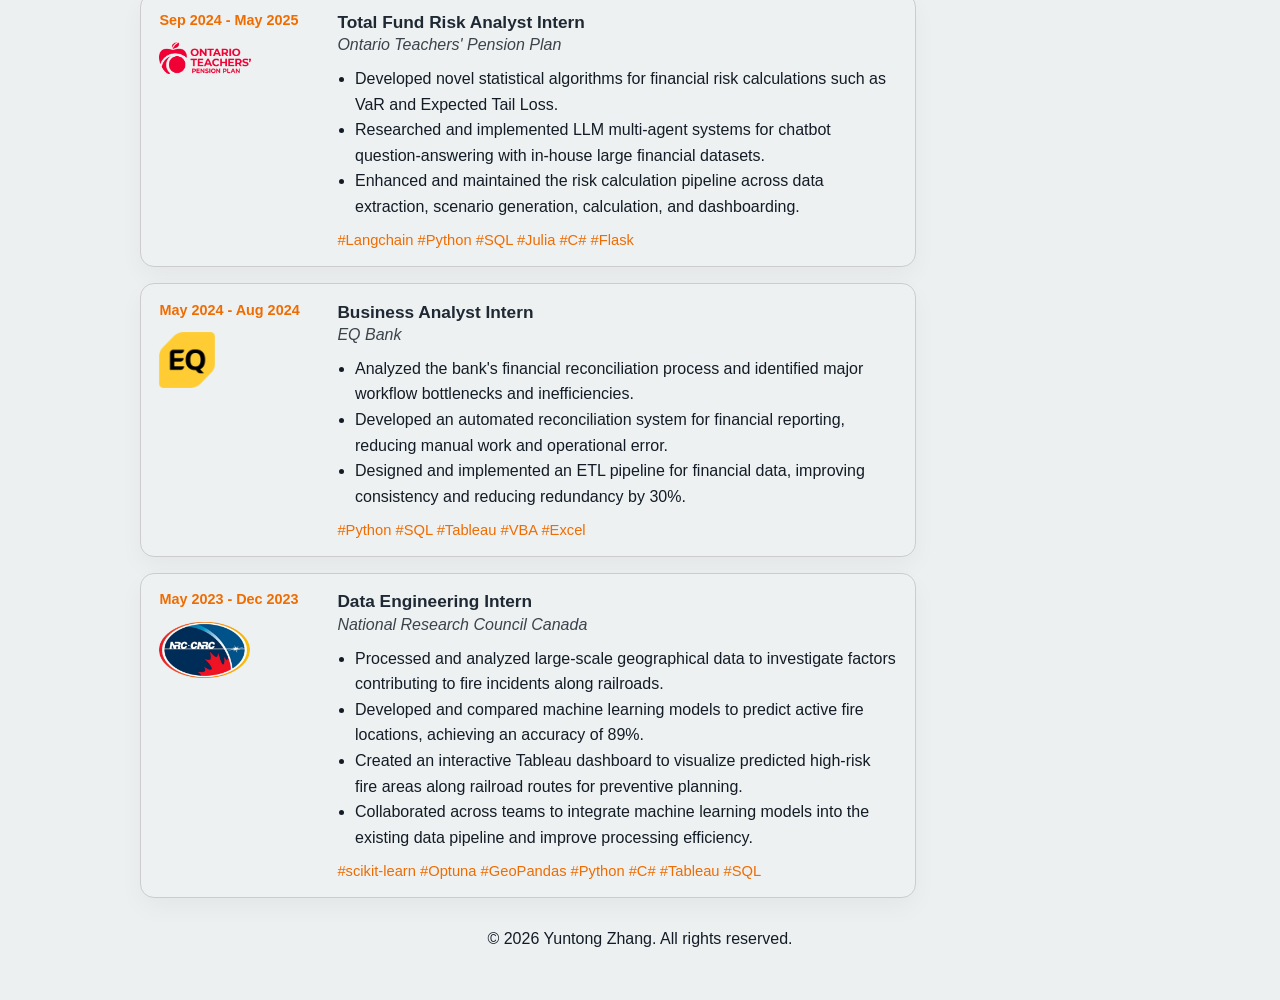
==== commit dc8548d3: "add experience" ====
--- a/index.html
+++ b/index.html
@@ -33,9 +33,9 @@
                         and Professor <a href="https://vectorinstitute.ai/team/william-cunningham/">William Cunningham</a> on various research projects.
                     </p>
                     <p>My research interests lie in the intersection of <b>large foundation models</b>, <b>agentic systems</b>, and <b>multimodal models</b>. 
-                        I am particularly interested in 
+                        I am particularly interested in <br>
                         1. understanding the capabilities of large foundation models, <br>
-                        2. developing and applying agentic systems for various applications, and <br>
+                        2. developing and applying agentic systems for various applications, <br>
                         3. exploring the potential of multimodal models for complex tasks. <br>
                         I am also passionate about exploring the societal implications of AI and developing responsible AI technologies.</p>
                     <p>In my free time, I enjoy outdoor activities and all kinds of sports. I love exploring new technologies: you can see my blog posts <a href="https://medium.com/@jennifer.ytzhang">here</a>. If you would love to have a chat, feel free to shoot me an email! </p>
@@ -134,6 +134,22 @@
                 </div>
 
                 <div class="experience-list">
+                    <article class="experience-card">
+                        <div class="experience-meta">
+                            <span class="date-range">May 2026 - Aug 2026</span>
+                            <img src="assets/borealis-ai.png" alt="RBC Borealis" class="company-logo">
+                        </div>
+                        <div class="experience-details">
+                            <h3>Machine Learning Researcher</h3>
+                            <p class="company">RBC Borealis</p>
+                            <ul>
+                                <li>Developed and researched world model for finance and human behavior.</li>
+                                <li><a href="https://yanshuaicao.github.io/">@ Yanshuai Cao</a></li>
+                            </ul>
+                            <p class="skills">#Research #Reinforcement Learning</p>
+                        </div>
+                    </article>
+
                     <article class="experience-card">
                         <div class="experience-meta">
                             <span class="date-range">Sep 2024 - May 2025</span>
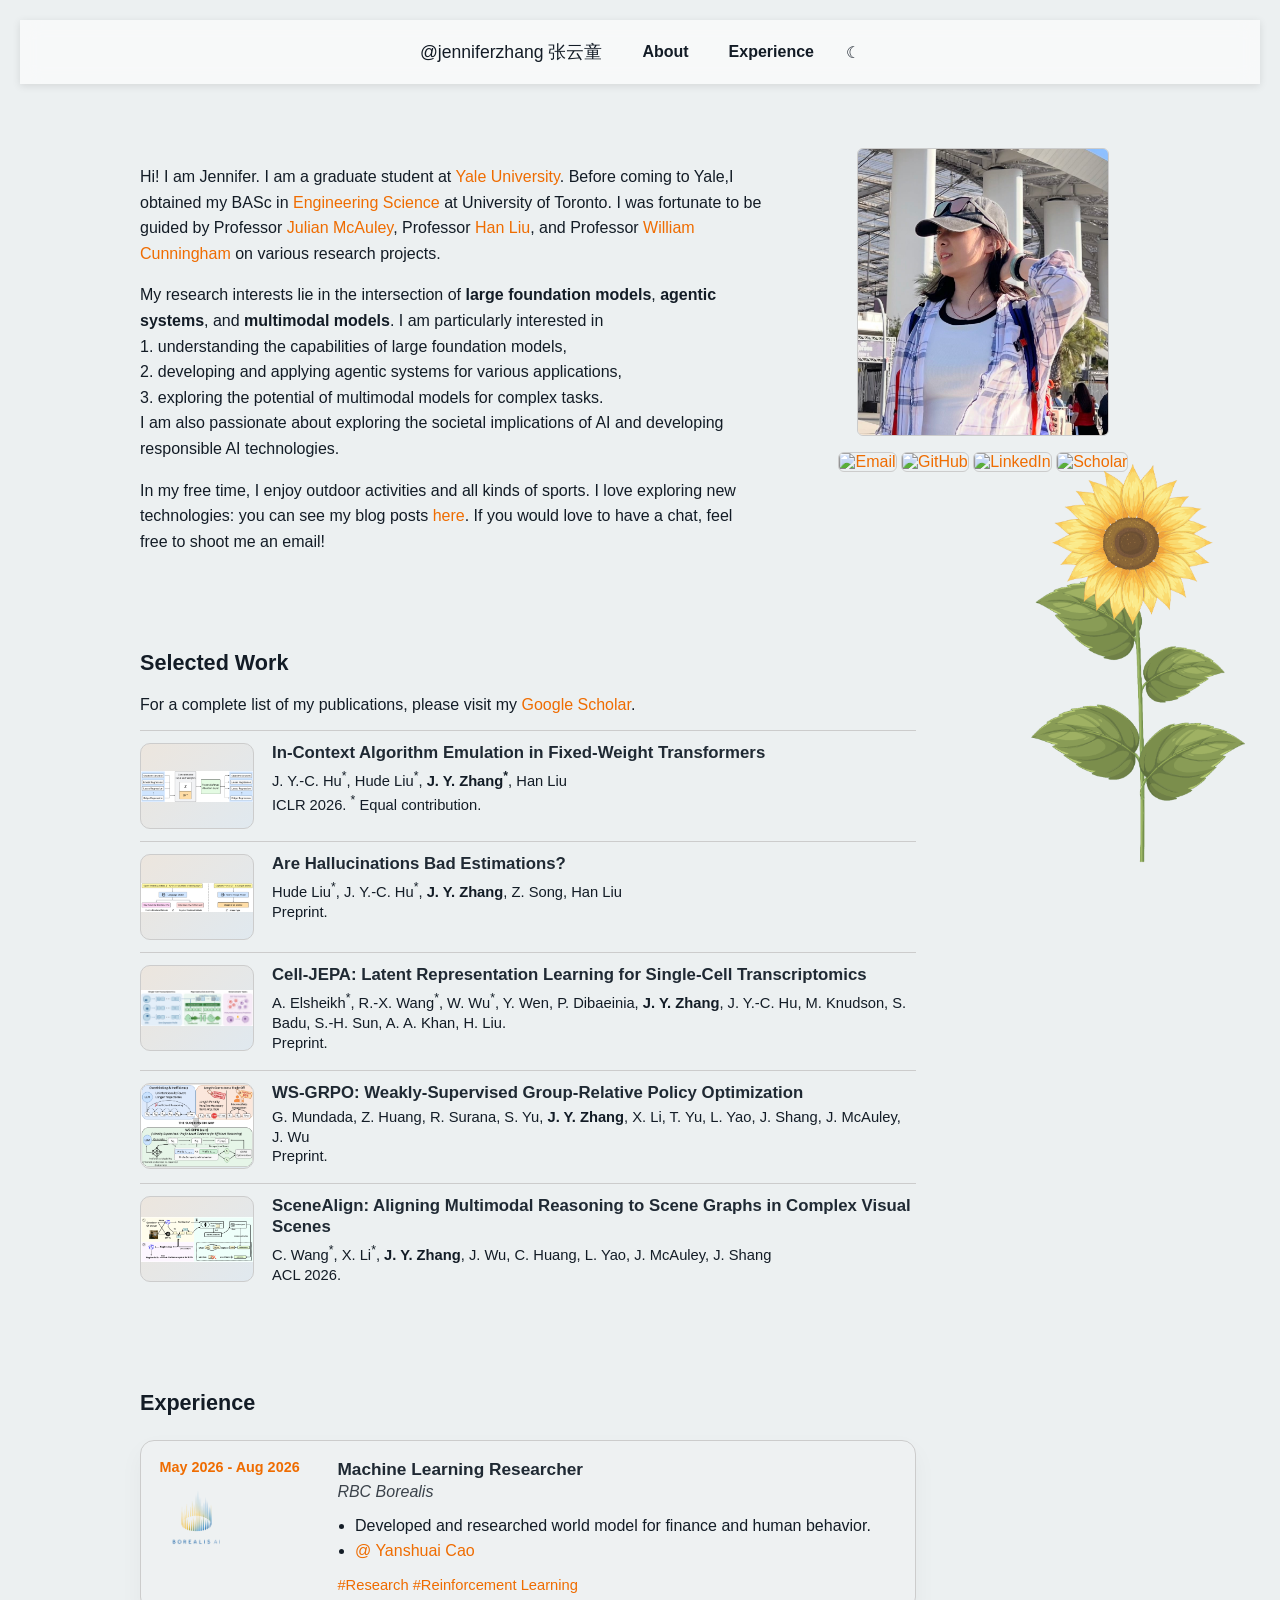
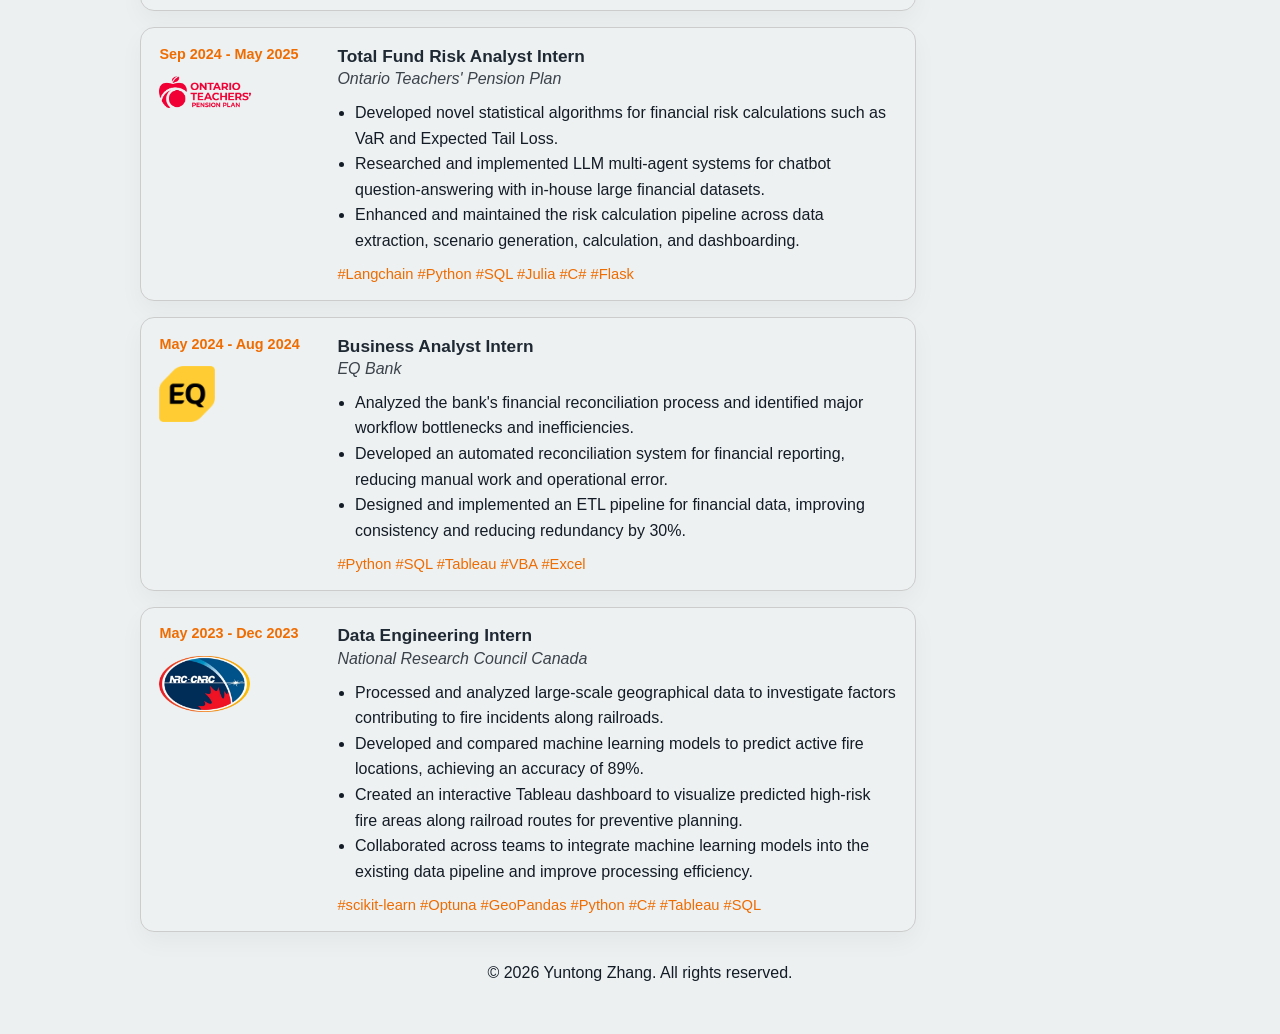
==== commit 98878581: "Update index.html" ====
--- a/index.html
+++ b/index.html
@@ -61,7 +61,7 @@
             </div>
             <div class="selected-work">
                 <h2>Selected Work</h2>
-
+                <p>For a complete list of my publications, please visit my <a href="https://scholar.google.com/citations?user=1GrCDH8AAAAJ&hl=en" target="_blank">Google Scholar</a>.</p>
                 <div class="project-entry">
                     <img class="project-thumb" src="assets/icl.png" alt="" />
                     <div class="project-body">
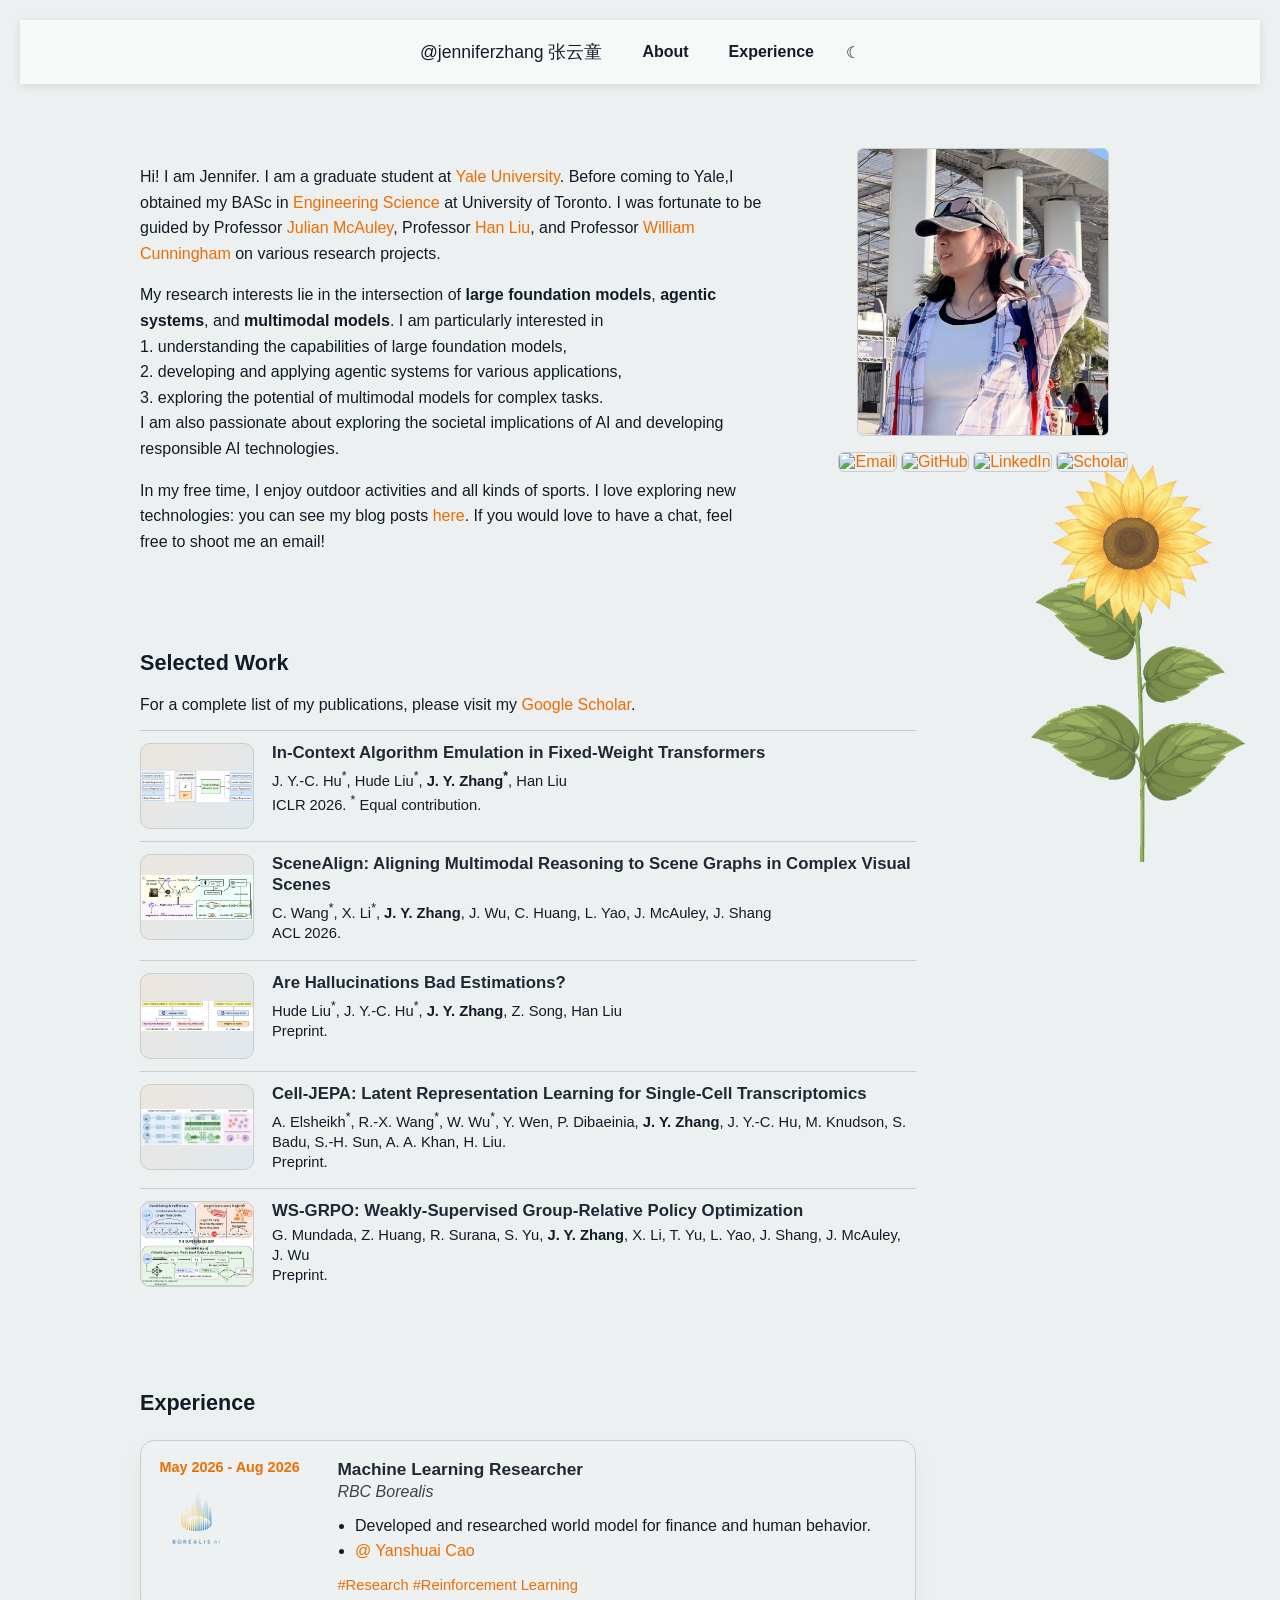
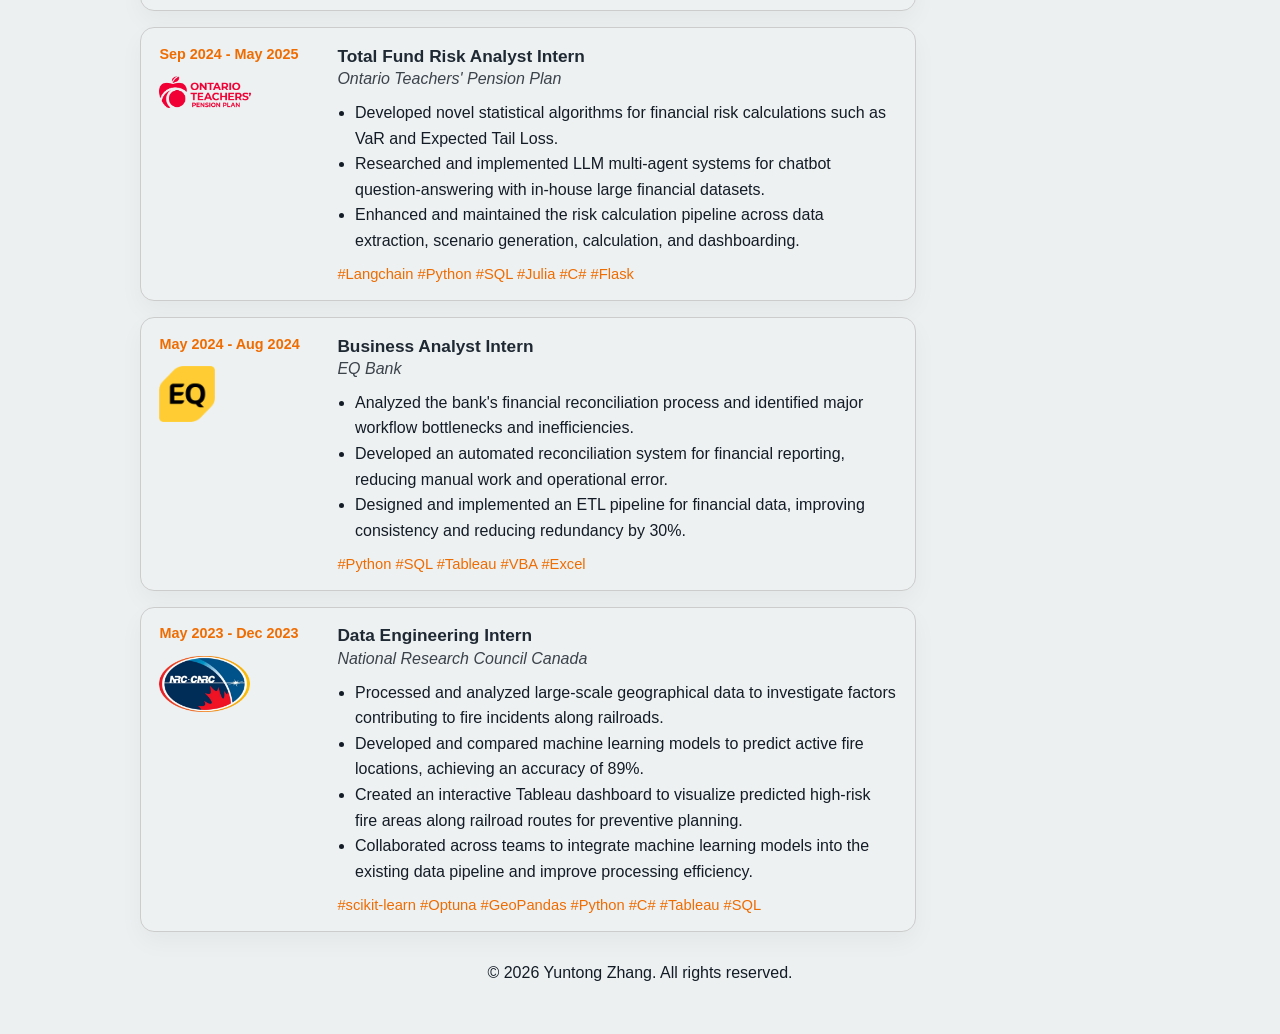
==== commit 430a7657: "Update index.html" ====
--- a/index.html
+++ b/index.html
@@ -77,6 +77,19 @@
                 </div>
 
                 <div class="project-entry">
+                    <img class="project-thumb" src="assets/scenealign.png" alt="" />
+                    <div class="project-body">
+                        <h3><a href="https://arxiv.org/abs/2601.05600">SceneAlign: Aligning Multimodal Reasoning to Scene Graphs in Complex Visual Scenes</a></h3>
+                        <div class="project-callout">
+                            <p class="callout-authors">
+                                C. Wang<sup class="big-star">*</sup>, X. Li<sup class="big-star">*</sup>, <strong>J. Y. Zhang</strong>, J. Wu, C. Huang, L. Yao, J. McAuley, J. Shang<br>
+                                ACL 2026.
+                            </p>
+                        </div>
+                    </div>
+                </div>
+
+                <div class="project-entry">
                     <img class="project-thumb" src="assets/hallu.png" alt="" />
                     <div class="project-body">
                         <h3><a href="https://www.arxiv.org/abs/2509.21473">Are Hallucinations Bad Estimations?</a></h3>
@@ -115,18 +128,6 @@
                     </div>
                 </div>
 
-                <div class="project-entry">
-                    <img class="project-thumb" src="assets/scenealign.png" alt="" />
-                    <div class="project-body">
-                        <h3><a href="https://arxiv.org/abs/2601.05600">SceneAlign: Aligning Multimodal Reasoning to Scene Graphs in Complex Visual Scenes</a></h3>
-                        <div class="project-callout">
-                            <p class="callout-authors">
-                                C. Wang<sup class="big-star">*</sup>, X. Li<sup class="big-star">*</sup>, <strong>J. Y. Zhang</strong>, J. Wu, C. Huang, L. Yao, J. McAuley, J. Shang<br>
-                                ACL 2026.
-                            </p>
-                        </div>
-                    </div>
-                </div>
             </div>
             <section id="experience" class="experience-section">
                 <div class="section-heading">
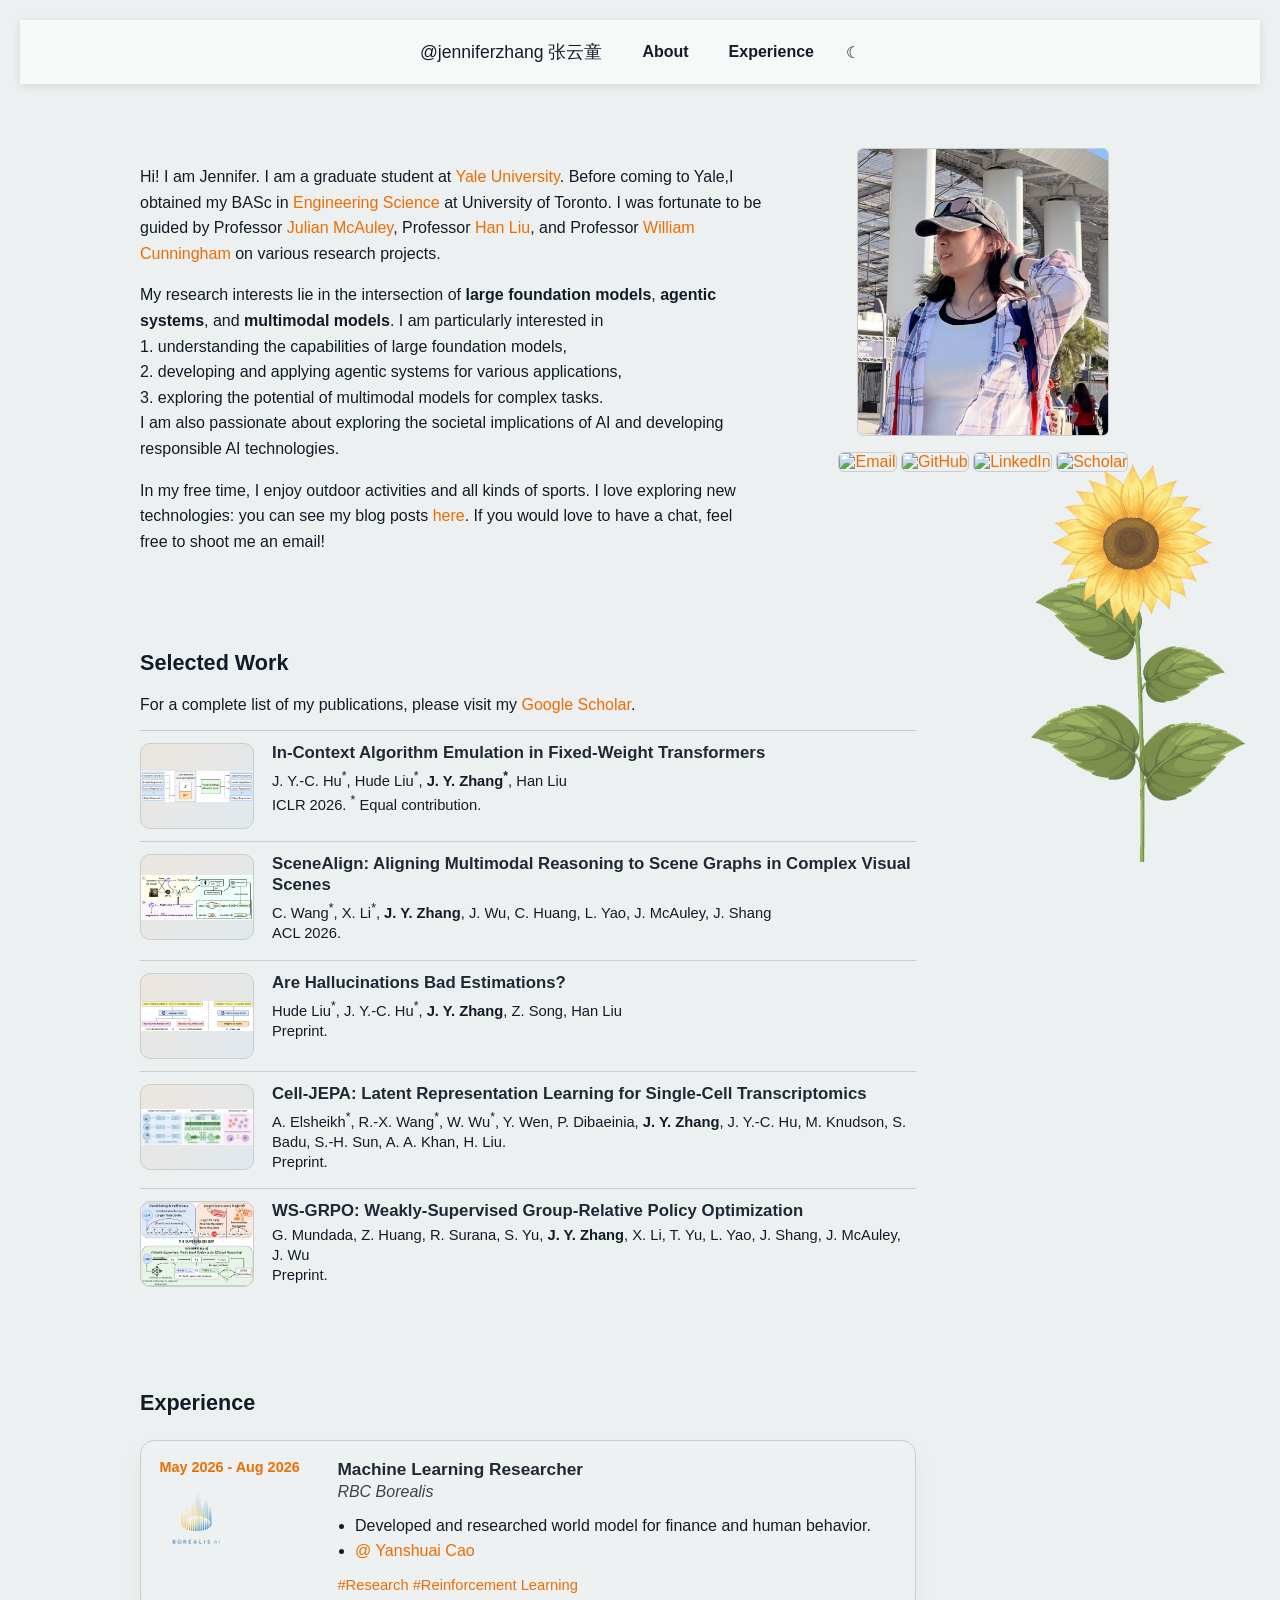
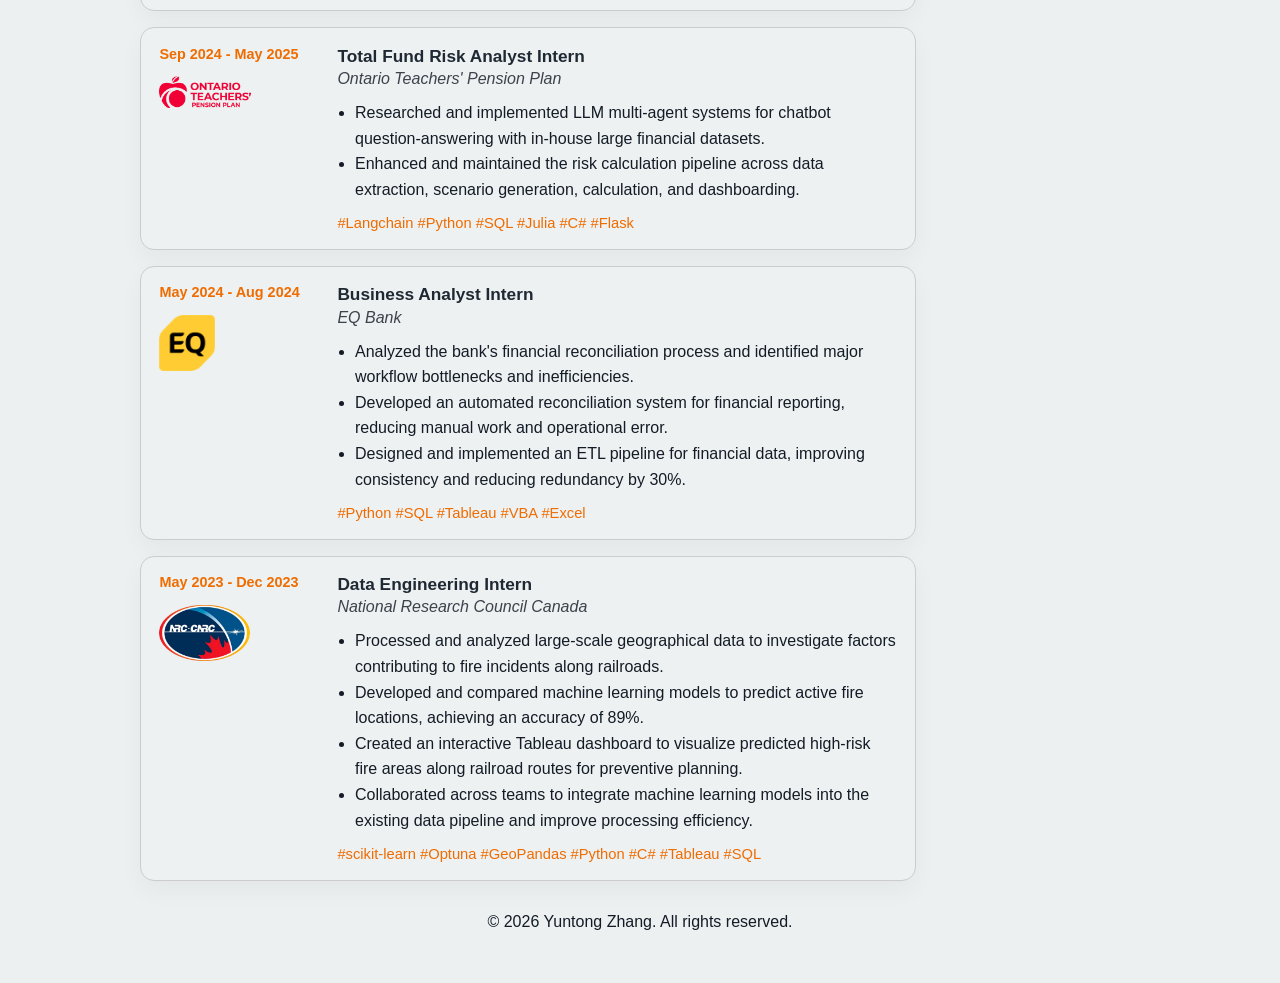
==== commit a36ca78a: "Update index.html" ====
--- a/index.html
+++ b/index.html
@@ -160,7 +160,6 @@
                             <h3>Total Fund Risk Analyst Intern</h3>
                             <p class="company">Ontario Teachers' Pension Plan</p>
                             <ul>
-                                <li>Developed novel statistical algorithms for financial risk calculations such as VaR and Expected Tail Loss.</li>
                                 <li>Researched and implemented LLM multi-agent systems for chatbot question-answering with in-house large financial datasets.</li>
                                 <li>Enhanced and maintained the risk calculation pipeline across data extraction, scenario generation, calculation, and dashboarding.</li>
                             </ul>
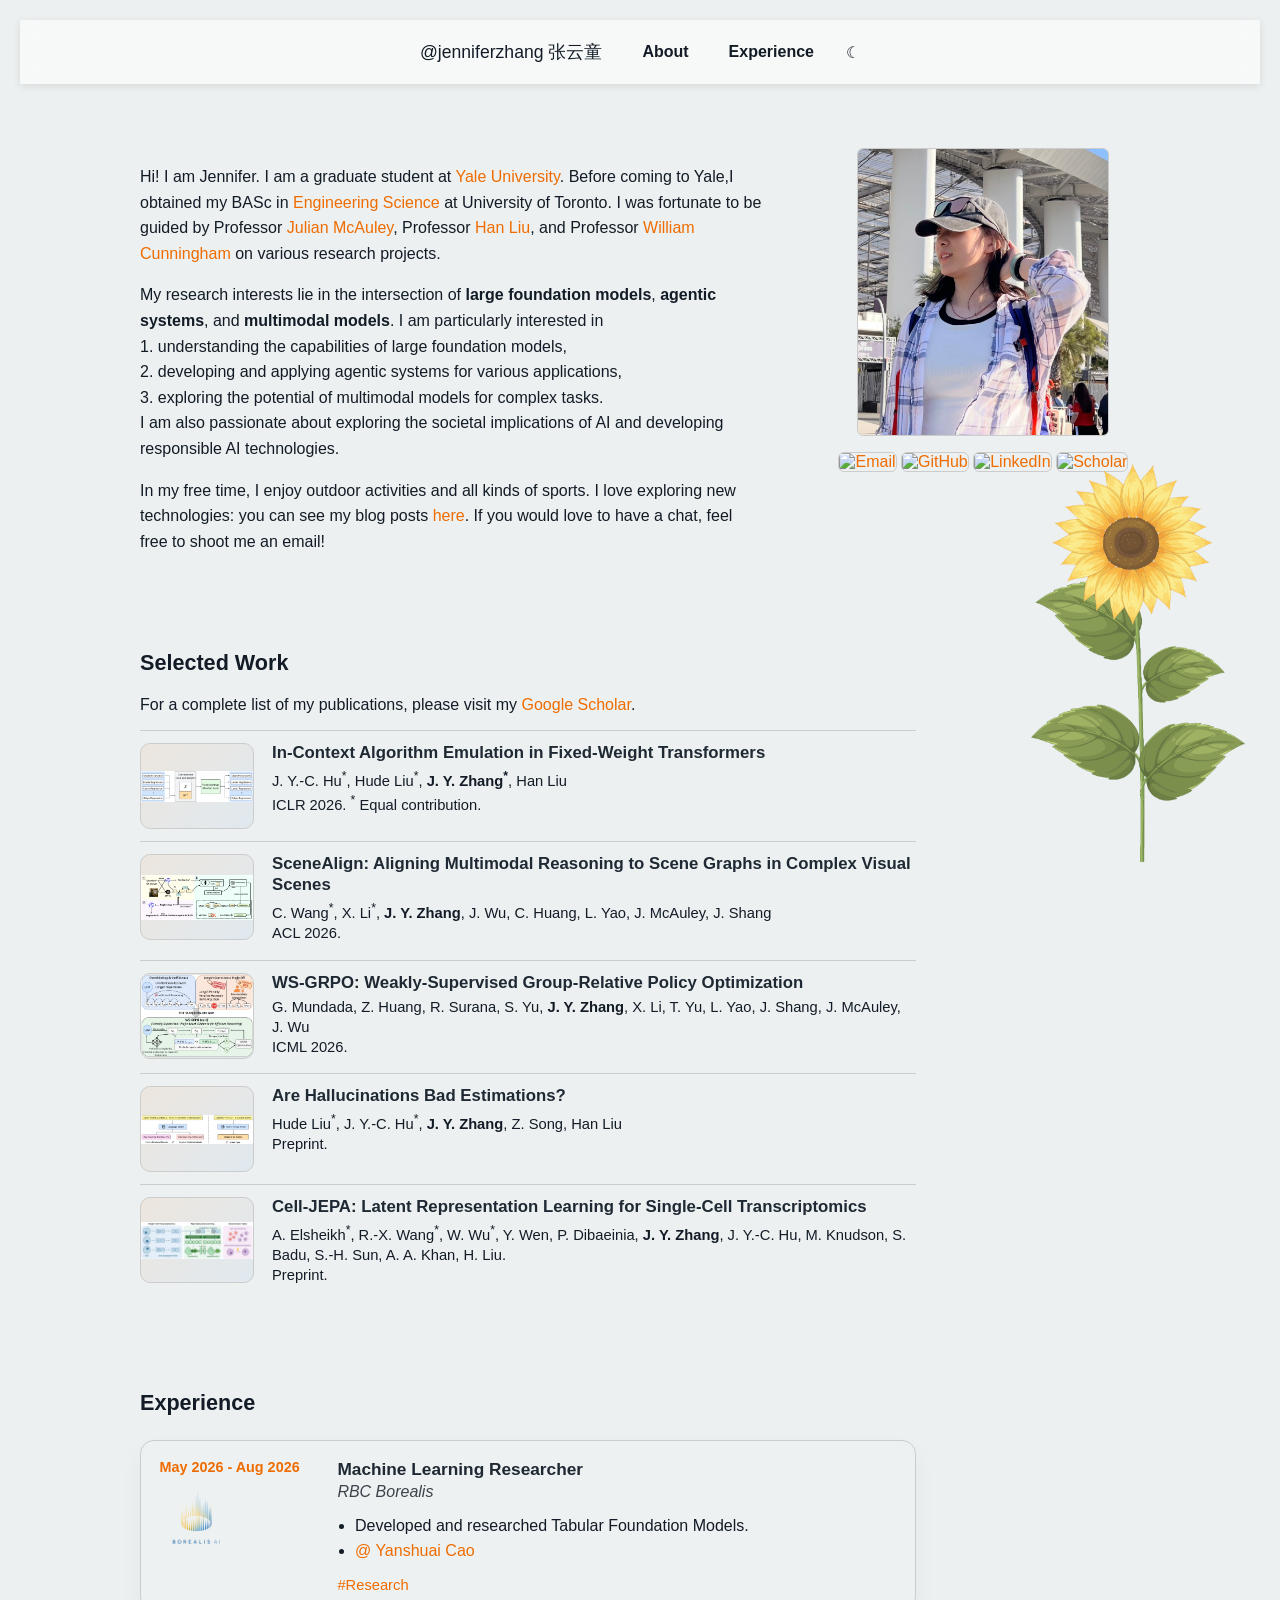
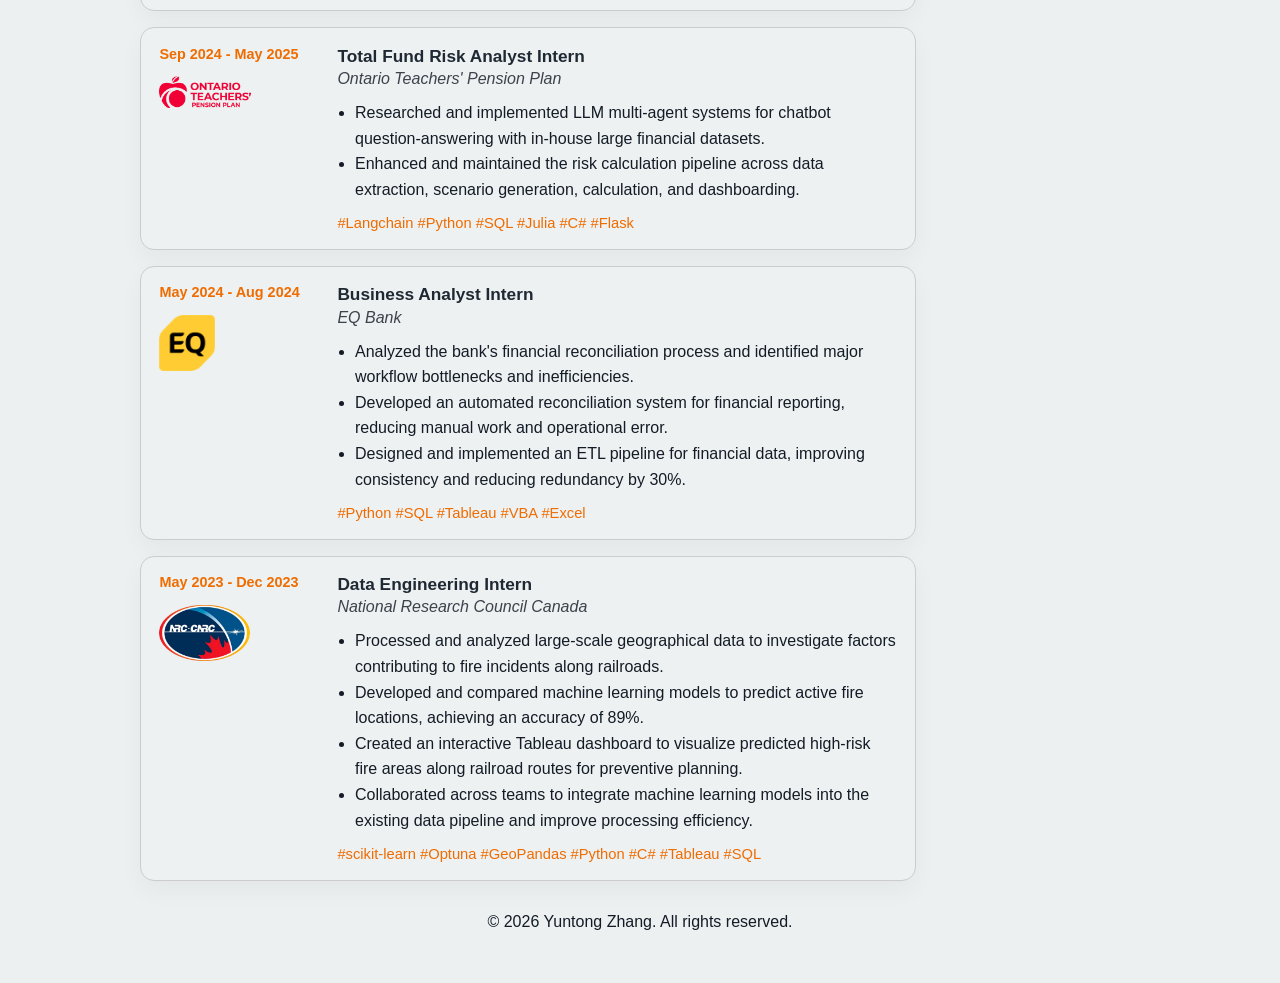
==== commit 031c65e6: "Update index.html" ====
--- a/index.html
+++ b/index.html
@@ -90,6 +90,19 @@
                 </div>
 
                 <div class="project-entry">
+                    <img class="project-thumb" src="assets/ws-grpo.png" alt="" />
+                    <div class="project-body">
+                        <h3><a href="https://arxiv.org/abs/2602.17025">WS-GRPO: Weakly-Supervised Group-Relative Policy Optimization</a></h3>
+                        <div class="project-callout">
+                            <p class="callout-authors">
+                                G. Mundada, Z. Huang, R. Surana, S. Yu, <strong>J. Y. Zhang</strong>, X. Li, T. Yu, L. Yao, J. Shang, J. McAuley, J. Wu<br>
+                                ICML 2026.
+                            </p>
+                        </div>
+                    </div>
+                </div>
+
+                <div class="project-entry">
                     <img class="project-thumb" src="assets/hallu.png" alt="" />
                     <div class="project-body">
                         <h3><a href="https://www.arxiv.org/abs/2509.21473">Are Hallucinations Bad Estimations?</a></h3>
@@ -109,19 +122,6 @@
                         <div class="project-callout">
                             <p class="callout-authors">
                                 A. Elsheikh<sup class="big-star">*</sup>, R.-X. Wang<sup class="big-star">*</sup>, W. Wu<sup class="big-star">*</sup>, Y. Wen, P. Dibaeinia, <strong>J. Y. Zhang</strong>, J. Y.-C. Hu, M. Knudson, S. Badu, S.-H. Sun, A. A. Khan, H. Liu. <br>
-                                Preprint.
-                            </p>
-                        </div>
-                    </div>
-                </div>
-
-                <div class="project-entry">
-                    <img class="project-thumb" src="assets/ws-grpo.png" alt="" />
-                    <div class="project-body">
-                        <h3><a href="https://arxiv.org/abs/2602.17025">WS-GRPO: Weakly-Supervised Group-Relative Policy Optimization</a></h3>
-                        <div class="project-callout">
-                            <p class="callout-authors">
-                                G. Mundada, Z. Huang, R. Surana, S. Yu, <strong>J. Y. Zhang</strong>, X. Li, T. Yu, L. Yao, J. Shang, J. McAuley, J. Wu<br>
                                 Preprint.
                             </p>
                         </div>
@@ -144,10 +144,10 @@
                             <h3>Machine Learning Researcher</h3>
                             <p class="company">RBC Borealis</p>
                             <ul>
-                                <li>Developed and researched world model for finance and human behavior.</li>
+                                <li>Developed and researched Tabular Foundation Models.</li>
                                 <li><a href="https://yanshuaicao.github.io/">@ Yanshuai Cao</a></li>
                             </ul>
-                            <p class="skills">#Research #Reinforcement Learning</p>
+                            <p class="skills">#Research</p>
                         </div>
                     </article>
 
